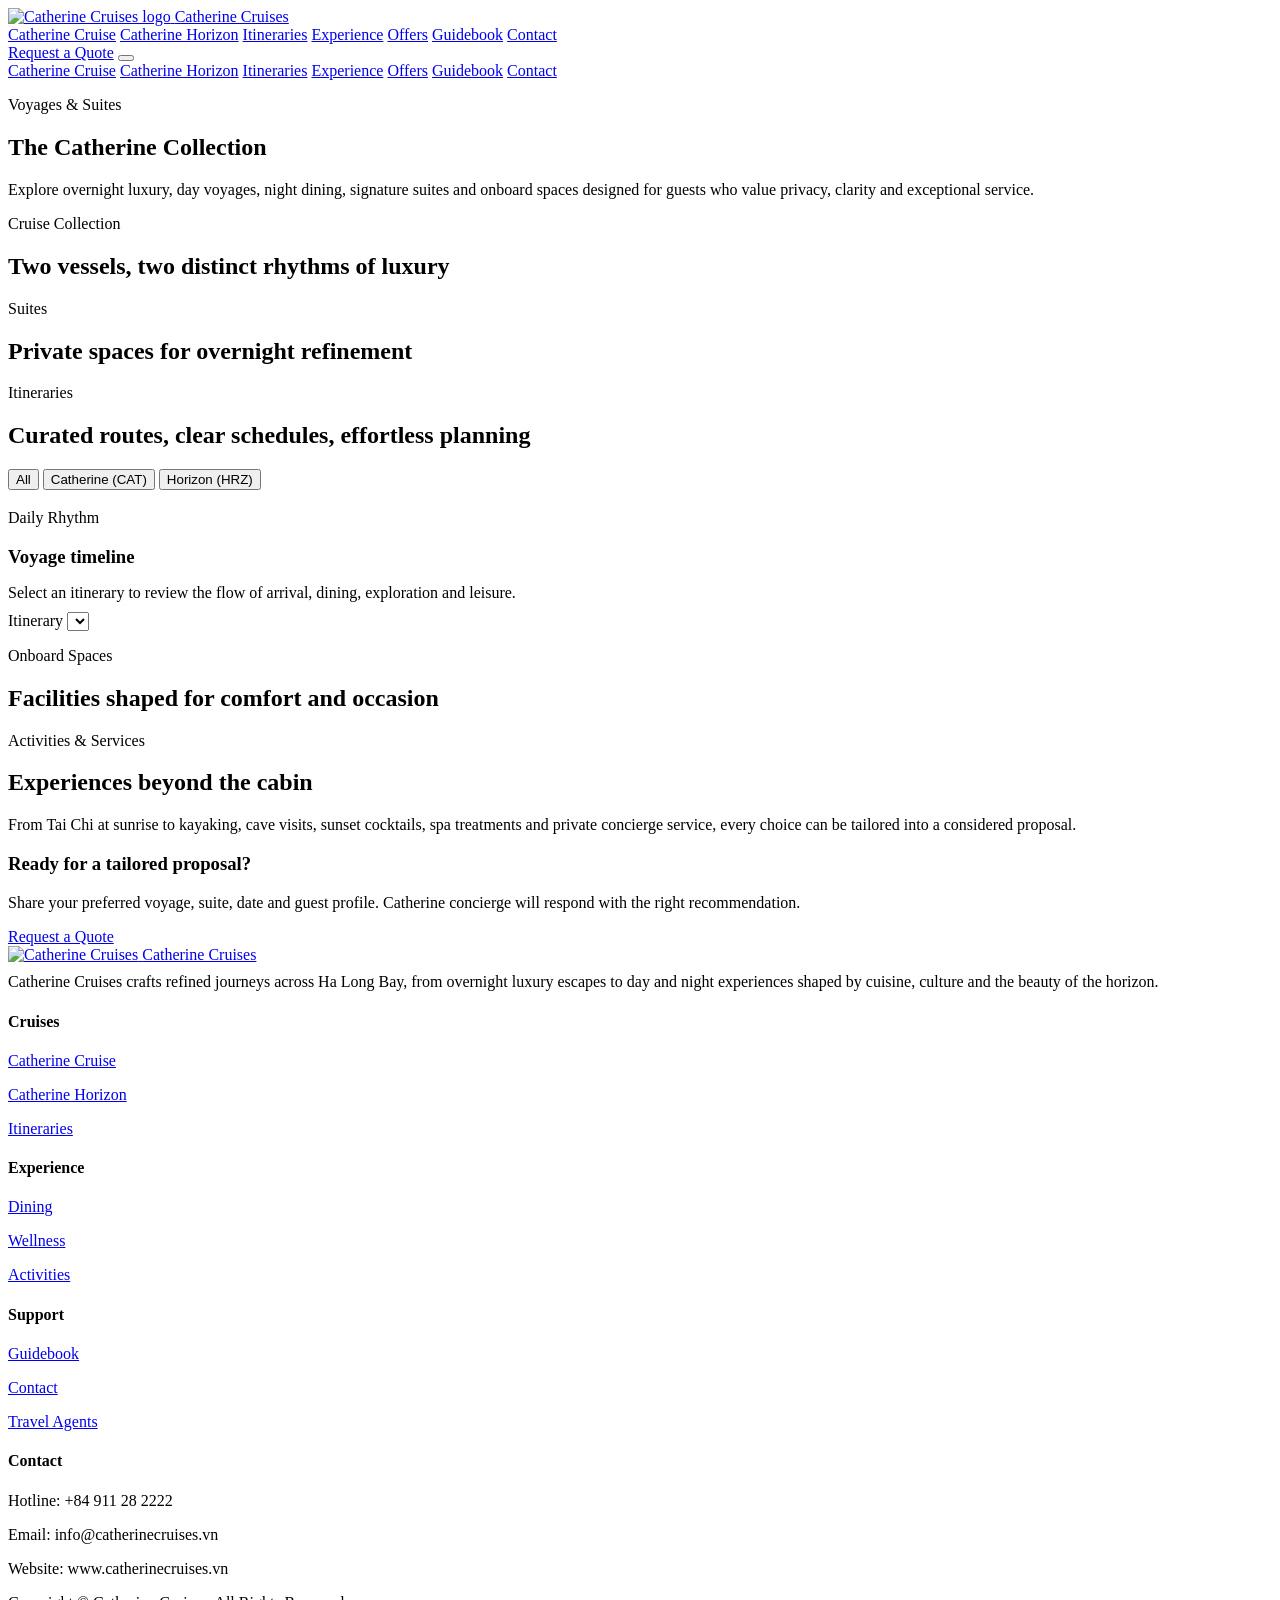
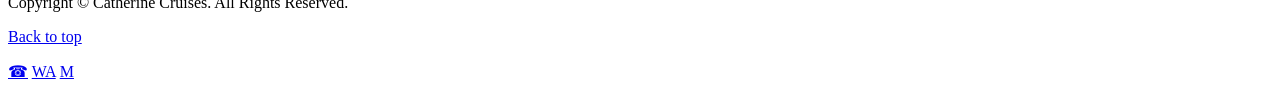
==== cruises.html @ 89ce5f67 "Add files via upload" ====
<!DOCTYPE html>
<html lang="en">
<head>
  <meta charset="UTF-8" />
  <meta name="viewport" content="width=device-width, initial-scale=1.0" />
  <title>Voyages & Suites | Catherine Cruises</title>
  <meta name="description" content="Explore Catherine Cruise and Catherine Horizon: voyages, suites, dining, wellness, onboard facilities and curated services in Ha Long Bay." />
  <link rel="preconnect" href="https://fonts.googleapis.com" />
  <link rel="preconnect" href="https://fonts.gstatic.com" crossorigin />
  <link href="https://fonts.googleapis.com/css2?family=Cormorant+Garamond:wght@500;600;700&family=Manrope:wght@400;500;600;700&display=swap" rel="stylesheet" />
  <link rel="stylesheet" href="assets/css/site.css" />
</head>
<body>
  <header class="site-header">
    <div class="container nav-wrap">
      <a class="brand" href="index.html">
        <img src="assets/images/logo.png" alt="Catherine Cruises logo" />
        <span>Catherine Cruises</span>
      </a>
      <nav class="nav-links" aria-label="Main navigation">
        <a href="index.html#catherine-cruise">Catherine Cruise</a>
        <a href="index.html#catherine-horizon">Catherine Horizon</a>
        <a href="index.html#itineraries">Itineraries</a>
        <a href="index.html#experience">Experience</a>
        <a href="index.html#offers">Offers</a>
        <a data-nav href="blog.html">Guidebook</a>
        <a data-nav href="inquiry.html">Contact</a>
      </nav>
      <a class="btn btn-outline header-cta" href="inquiry.html">Request a Quote</a>
      <button class="nav-toggle" aria-label="Open menu"><span></span></button>
    </div>
    <div class="mobile-menu container">
      <a href="index.html#catherine-cruise">Catherine Cruise</a>
      <a href="index.html#catherine-horizon">Catherine Horizon</a>
      <a href="index.html#itineraries">Itineraries</a>
      <a href="index.html#experience">Experience</a>
      <a href="index.html#offers">Offers</a>
      <a href="blog.html">Guidebook</a>
      <a href="inquiry.html">Contact</a>
    </div>
  </header>

  <main>
    <section class="page-hero" style="background:url('assets/images/hero-1.jpg') center/cover no-repeat;">
      <div class="container reveal">
        <p class="eyebrow">Voyages & Suites</p>
        <h1>The Catherine Collection</h1>
        <p>Explore overnight luxury, day voyages, night dining, signature suites and onboard spaces designed for guests who value privacy, clarity and exceptional service.</p>
      </div>
    </section>

    <section class="section">
      <div class="container">
        <p class="eyebrow">Cruise Collection</p>
        <h2 class="section-title">Two vessels, two distinct rhythms of luxury</h2>
        <div id="catalogCruises" class="grid two"></div>
      </div>
    </section>

    <section class="section section-soft">
      <div class="container">
        <p class="eyebrow">Suites</p>
        <h2 class="section-title">Private spaces for overnight refinement</h2>
        <div id="roomGrid" class="grid two"></div>
      </div>
    </section>

    <section class="section" id="itineraries">
      <div class="container">
        <p class="eyebrow">Itineraries</p>
        <h2 class="section-title">Curated routes, clear schedules, effortless planning</h2>
        <div id="itineraryFilter" class="pill-toggle" style="margin: 0.8rem 0 1rem;">
          <button class="active" data-cruise="">All</button>
          <button data-cruise="CAT">Catherine (CAT)</button>
          <button data-cruise="HRZ">Horizon (HRZ)</button>
        </div>
        <div id="itineraryCatalog" class="grid three"></div>

        <div class="timeline-wrap" style="margin-top:1.2rem;">
          <aside class="card">
            <div class="card-body">
              <p class="meta">Daily Rhythm</p>
              <h3 style="margin-bottom:.45rem;">Voyage timeline</h3>
              <p style="color:var(--muted);margin-bottom:.6rem;">Select an itinerary to review the flow of arrival, dining, exploration and leisure.</p>
              <div class="field">
                <label for="schedulePicker">Itinerary</label>
                <select id="schedulePicker"></select>
              </div>
            </div>
          </aside>
          <div id="scheduleList" class="schedule-list"></div>
        </div>
      </div>
    </section>

    <section class="section section-soft" id="facilities">
      <div class="container">
        <p class="eyebrow">Onboard Spaces</p>
        <h2 class="section-title">Facilities shaped for comfort and occasion</h2>
        <div id="facilityGrid" class="grid three"></div>
      </div>
    </section>

    <section class="section dark-band">
      <div class="container">
        <p class="eyebrow">Activities & Services</p>
        <h2 class="section-title">Experiences beyond the cabin</h2>
        <p class="section-copy">From Tai Chi at sunrise to kayaking, cave visits, sunset cocktails, spa treatments and private concierge service, every choice can be tailored into a considered proposal.</p>
        <div id="serviceGrid" class="grid three" style="margin-top:1rem;"></div>
      </div>
    </section>

    <section class="section" style="padding-top:0;">
      <div class="container">
        <div class="newsletter reveal">
          <div>
            <h3>Ready for a tailored proposal?</h3>
            <p>Share your preferred voyage, suite, date and guest profile. Catherine concierge will respond with the right recommendation.</p>
          </div>
          <div>
            <a class="btn btn-gold" href="inquiry.html">Request a Quote</a>
          </div>
        </div>
      </div>
    </section>
  </main>

  <footer class="site-footer">
    <div class="container footer-grid blueprint-footer">
      <div>
        <a class="brand" href="index.html">
          <img src="assets/images/logo.png" alt="Catherine Cruises" />
          <span>Catherine Cruises</span>
        </a>
        <p style="margin-top:.6rem;">Catherine Cruises crafts refined journeys across Ha Long Bay, from overnight luxury escapes to day and night experiences shaped by cuisine, culture and the beauty of the horizon.</p>
      </div>
      <div>
        <h4>Cruises</h4>
        <p><a href="index.html#catherine-cruise">Catherine Cruise</a></p>
        <p><a href="index.html#catherine-horizon">Catherine Horizon</a></p>
        <p><a href="index.html#itineraries">Itineraries</a></p>
      </div>
      <div>
        <h4>Experience</h4>
        <p><a href="index.html#experience">Dining</a></p>
        <p><a href="index.html#experience">Wellness</a></p>
        <p><a href="index.html#experience">Activities</a></p>
      </div>
      <div>
        <h4>Support</h4>
        <p><a href="blog.html">Guidebook</a></p>
        <p><a href="inquiry.html">Contact</a></p>
        <p><a href="inquiry.html">Travel Agents</a></p>
      </div>
      <div>
        <h4>Contact</h4>
        <p>Hotline: +84 911 28 2222</p>
        <p>Email: info@catherinecruises.vn</p>
        <p>Website: www.catherinecruises.vn</p>
      </div>
    </div>
    <div class="container footer-bottom">
      <p>Copyright <span data-year></span> © Catherine Cruises. All Rights Reserved.</p>
      <p><a href="index.html">Back to top</a></p>
    </div>
  </footer>

  <div class="floating-contact">
    <a class="call" href="tel:+84911282222" aria-label="Call">☎</a>
    <a class="wa" href="https://wa.me/84911282222" target="_blank" rel="noopener" aria-label="WhatsApp">WA</a>
    <a class="ms" href="https://www.facebook.com/catherinecruises" target="_blank" rel="noopener" aria-label="Messenger">M</a>
  </div>

  <script src="assets/js/data.js"></script>
  <script src="assets/js/common.js"></script>
  <script src="assets/js/cruises.js"></script>
</body>
</html>
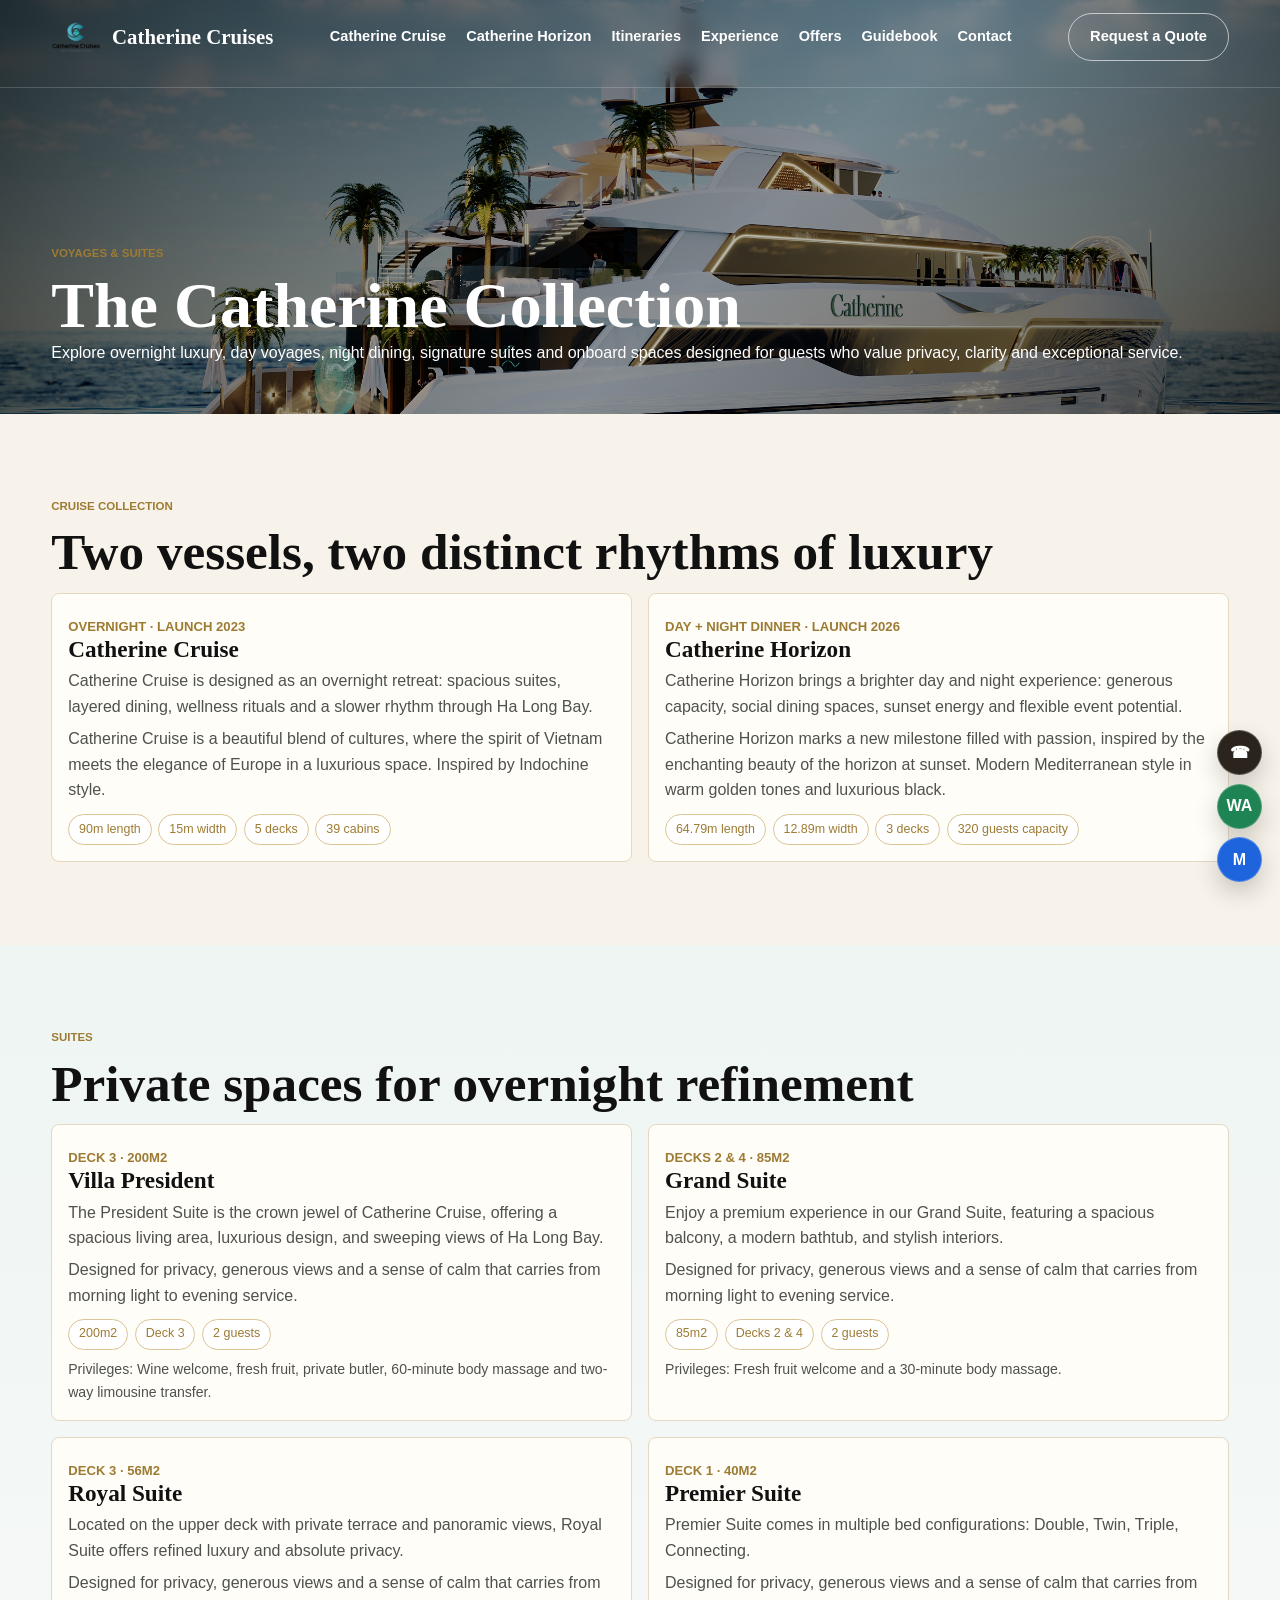
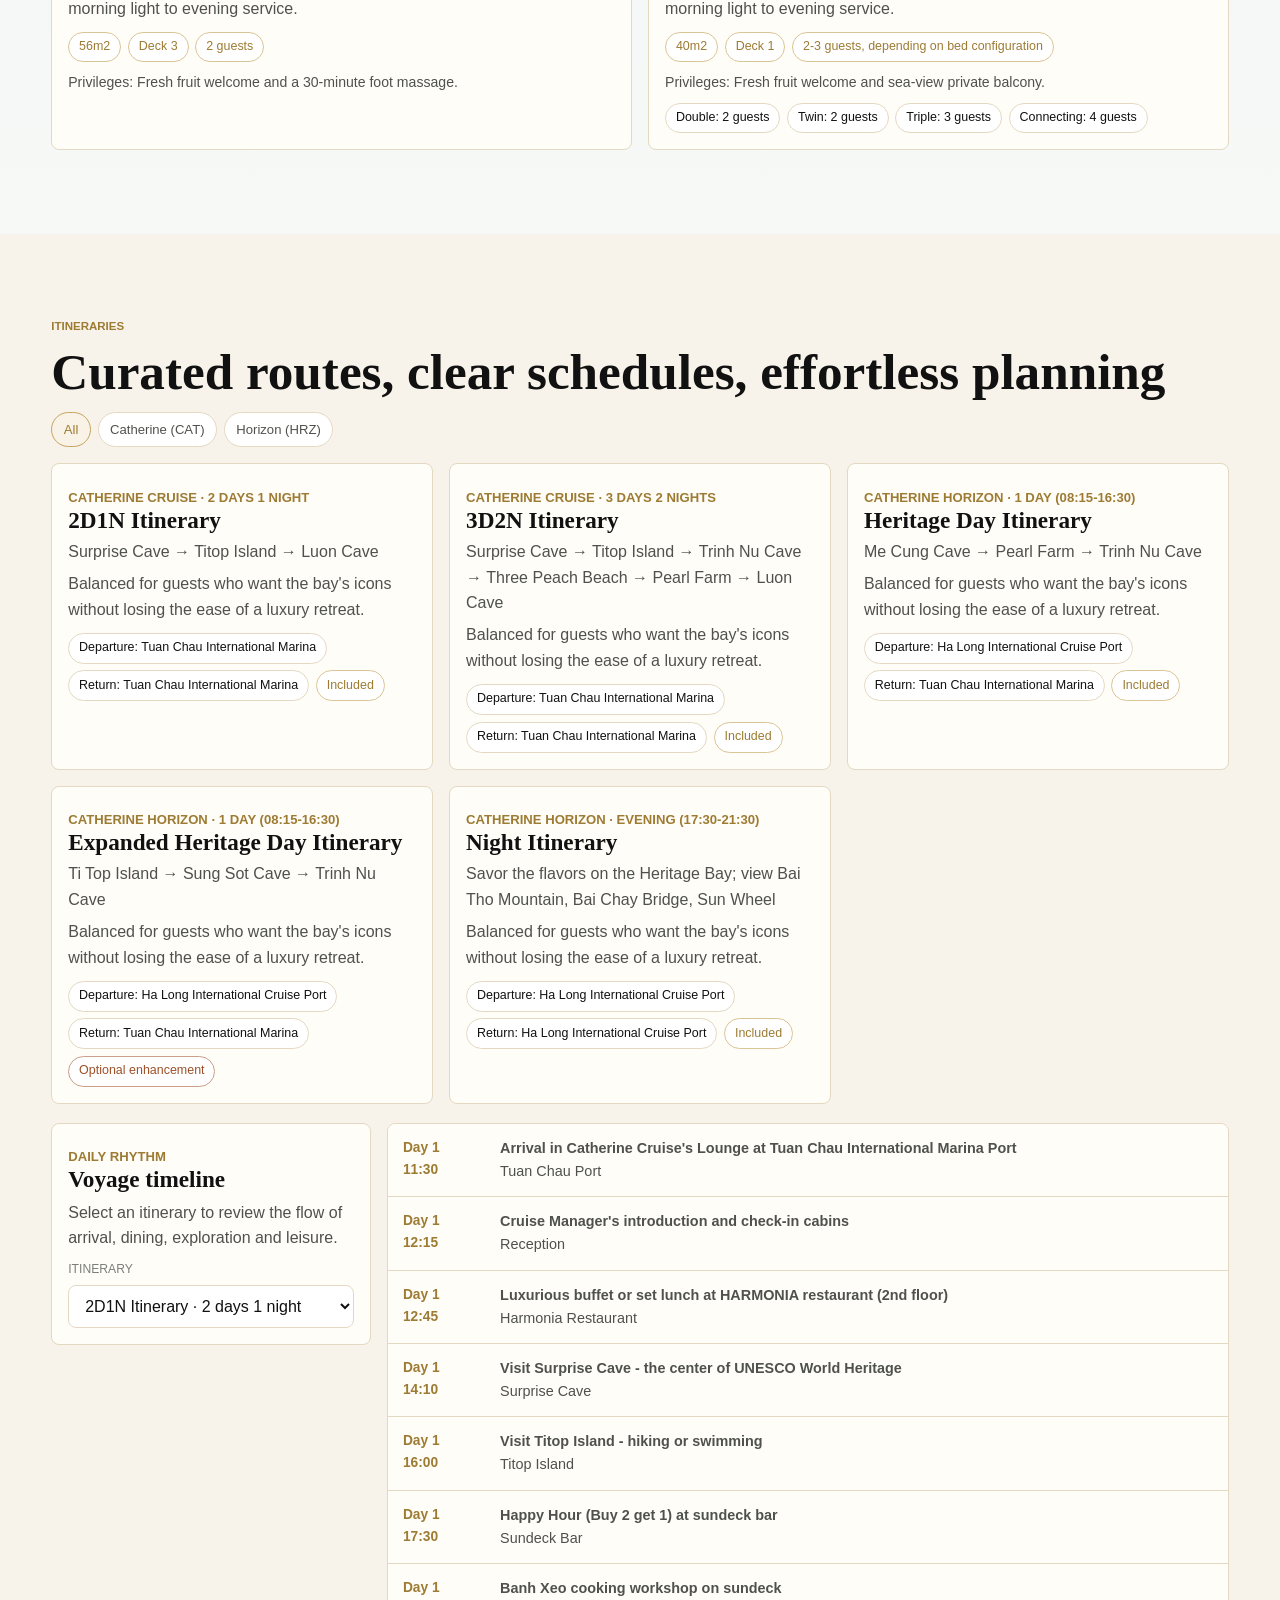
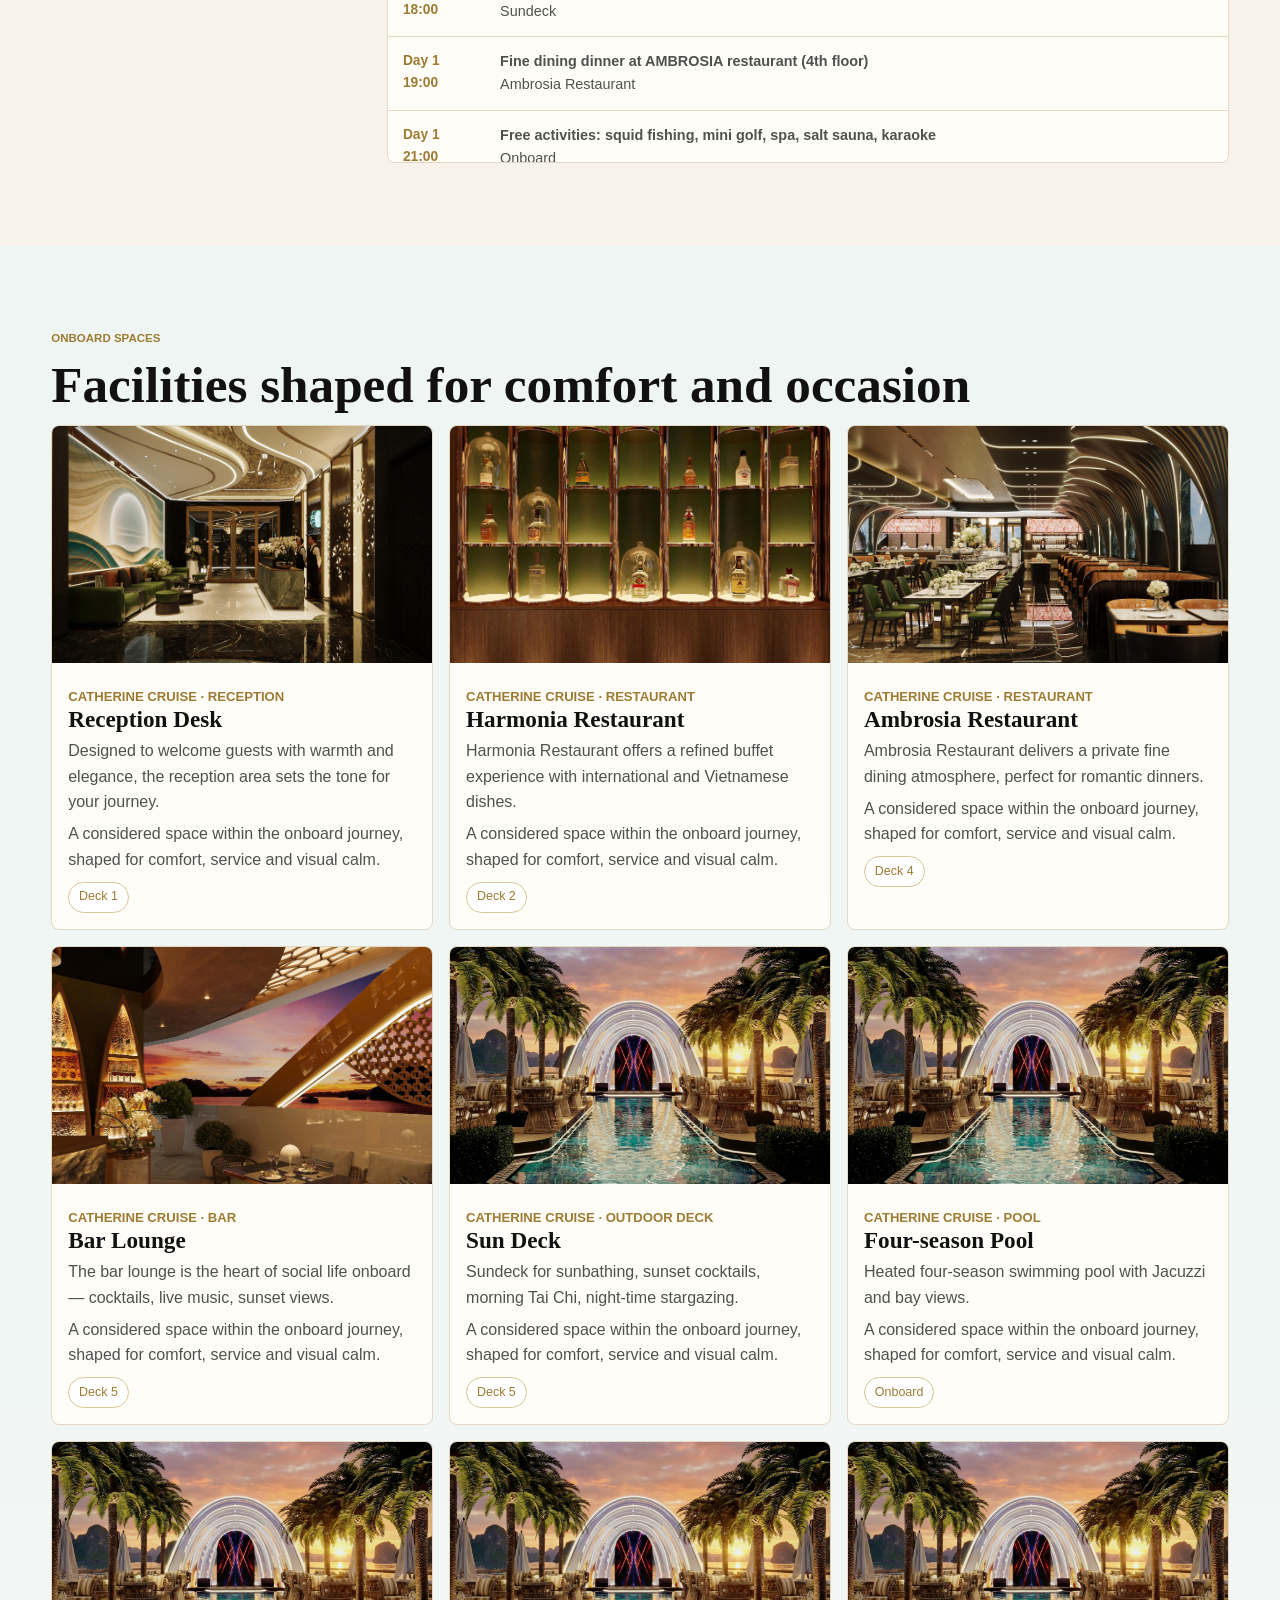
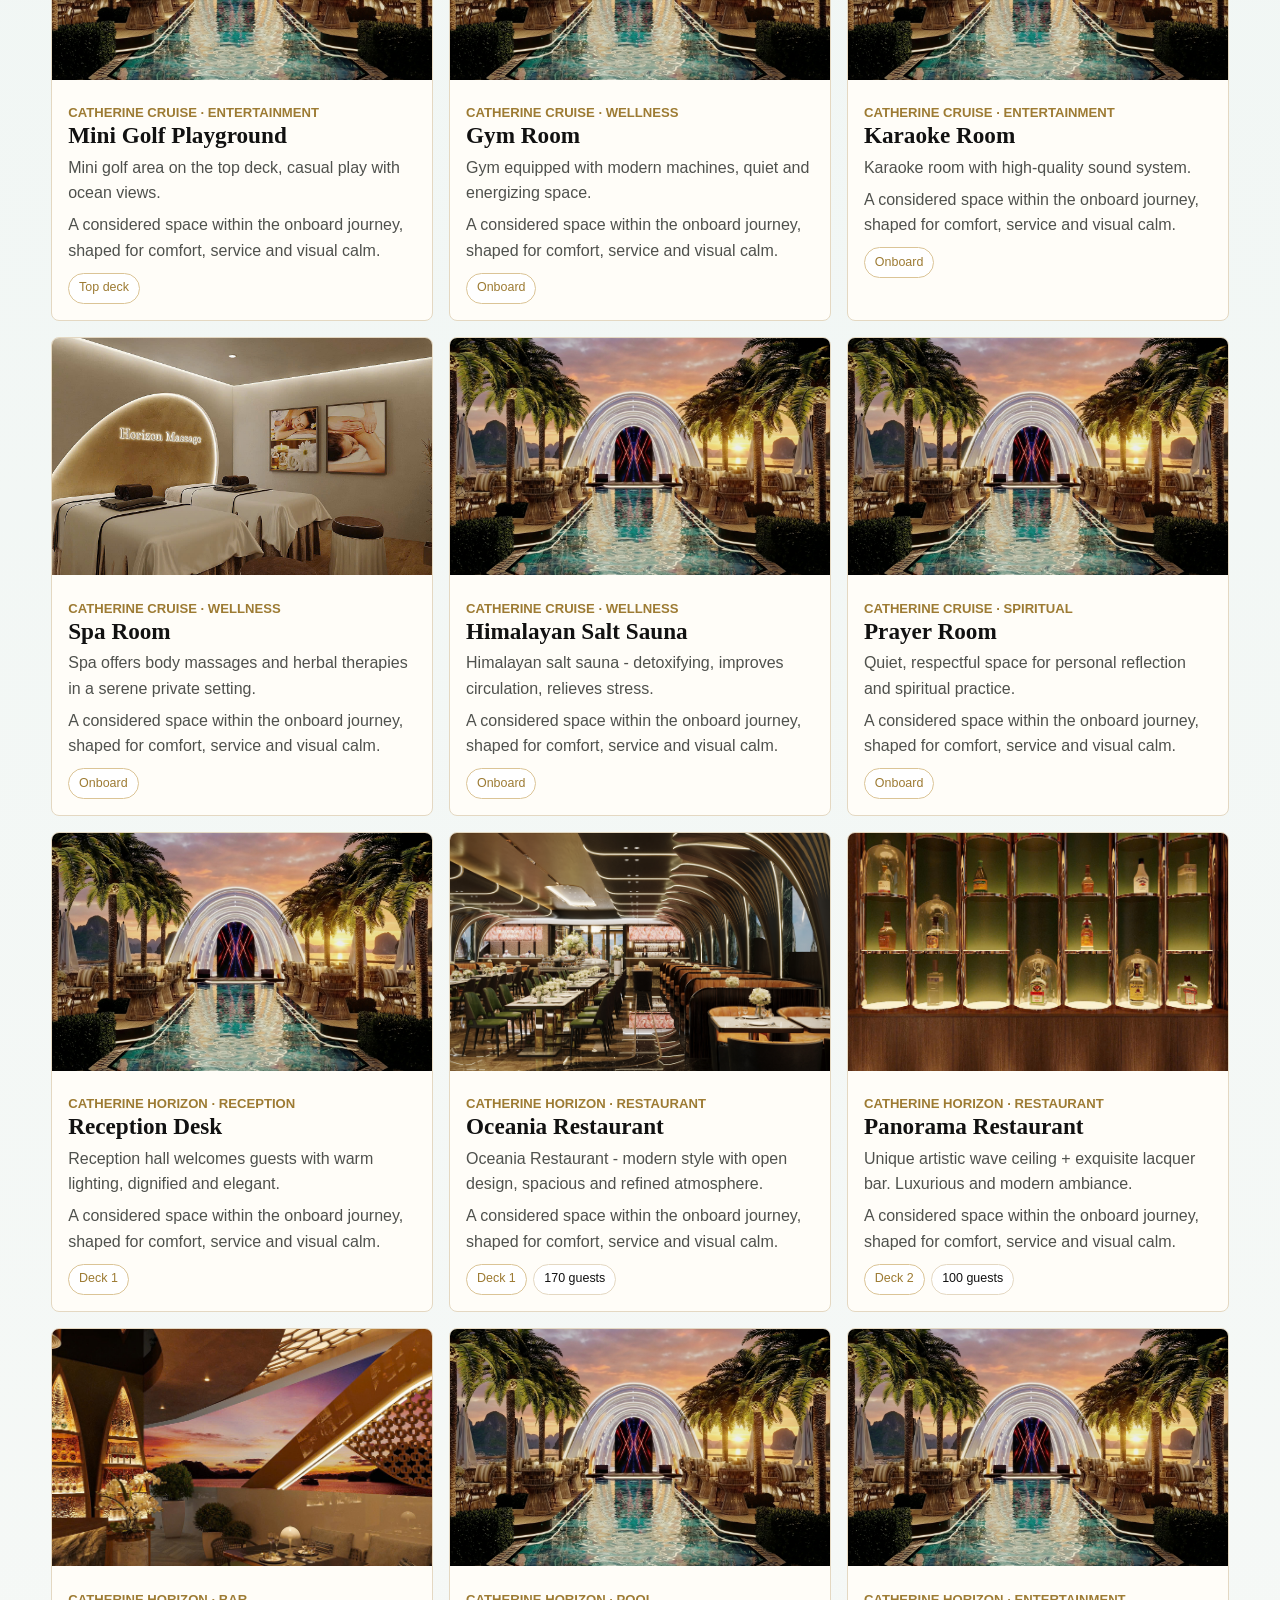
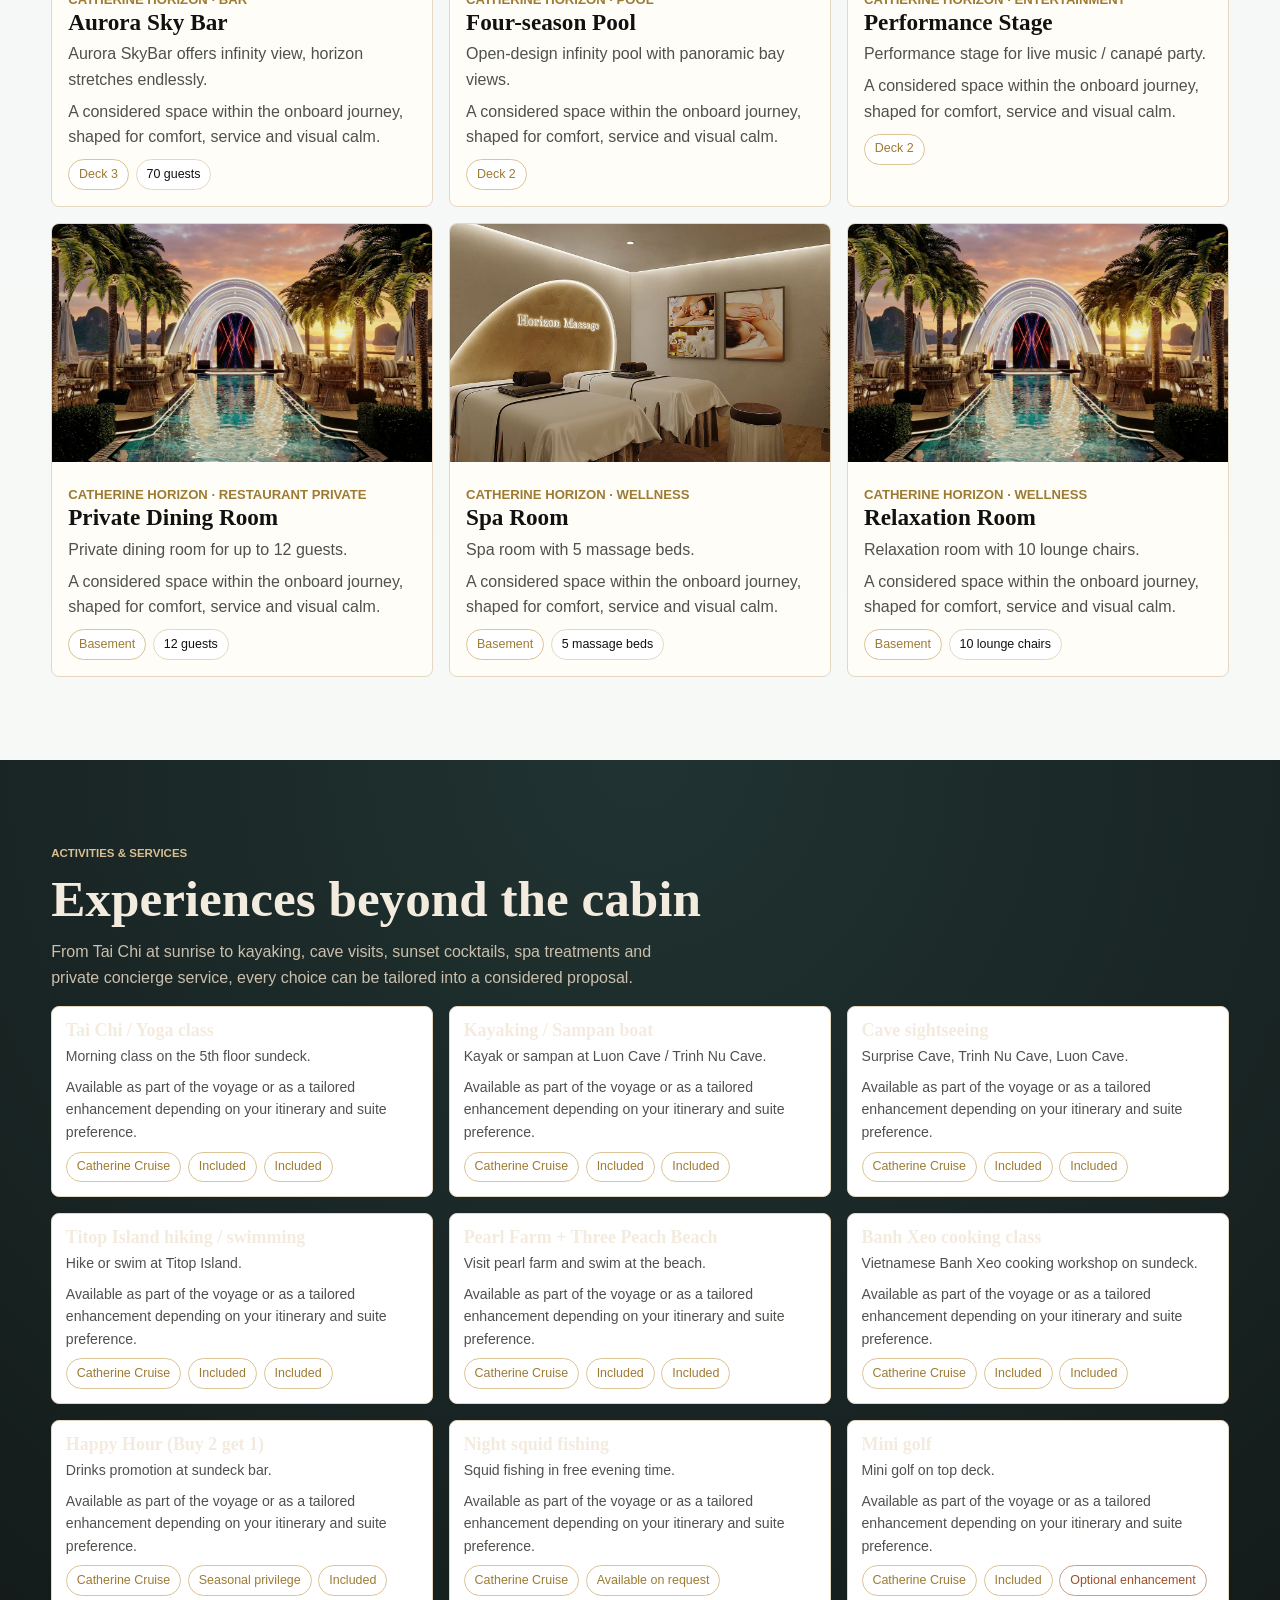
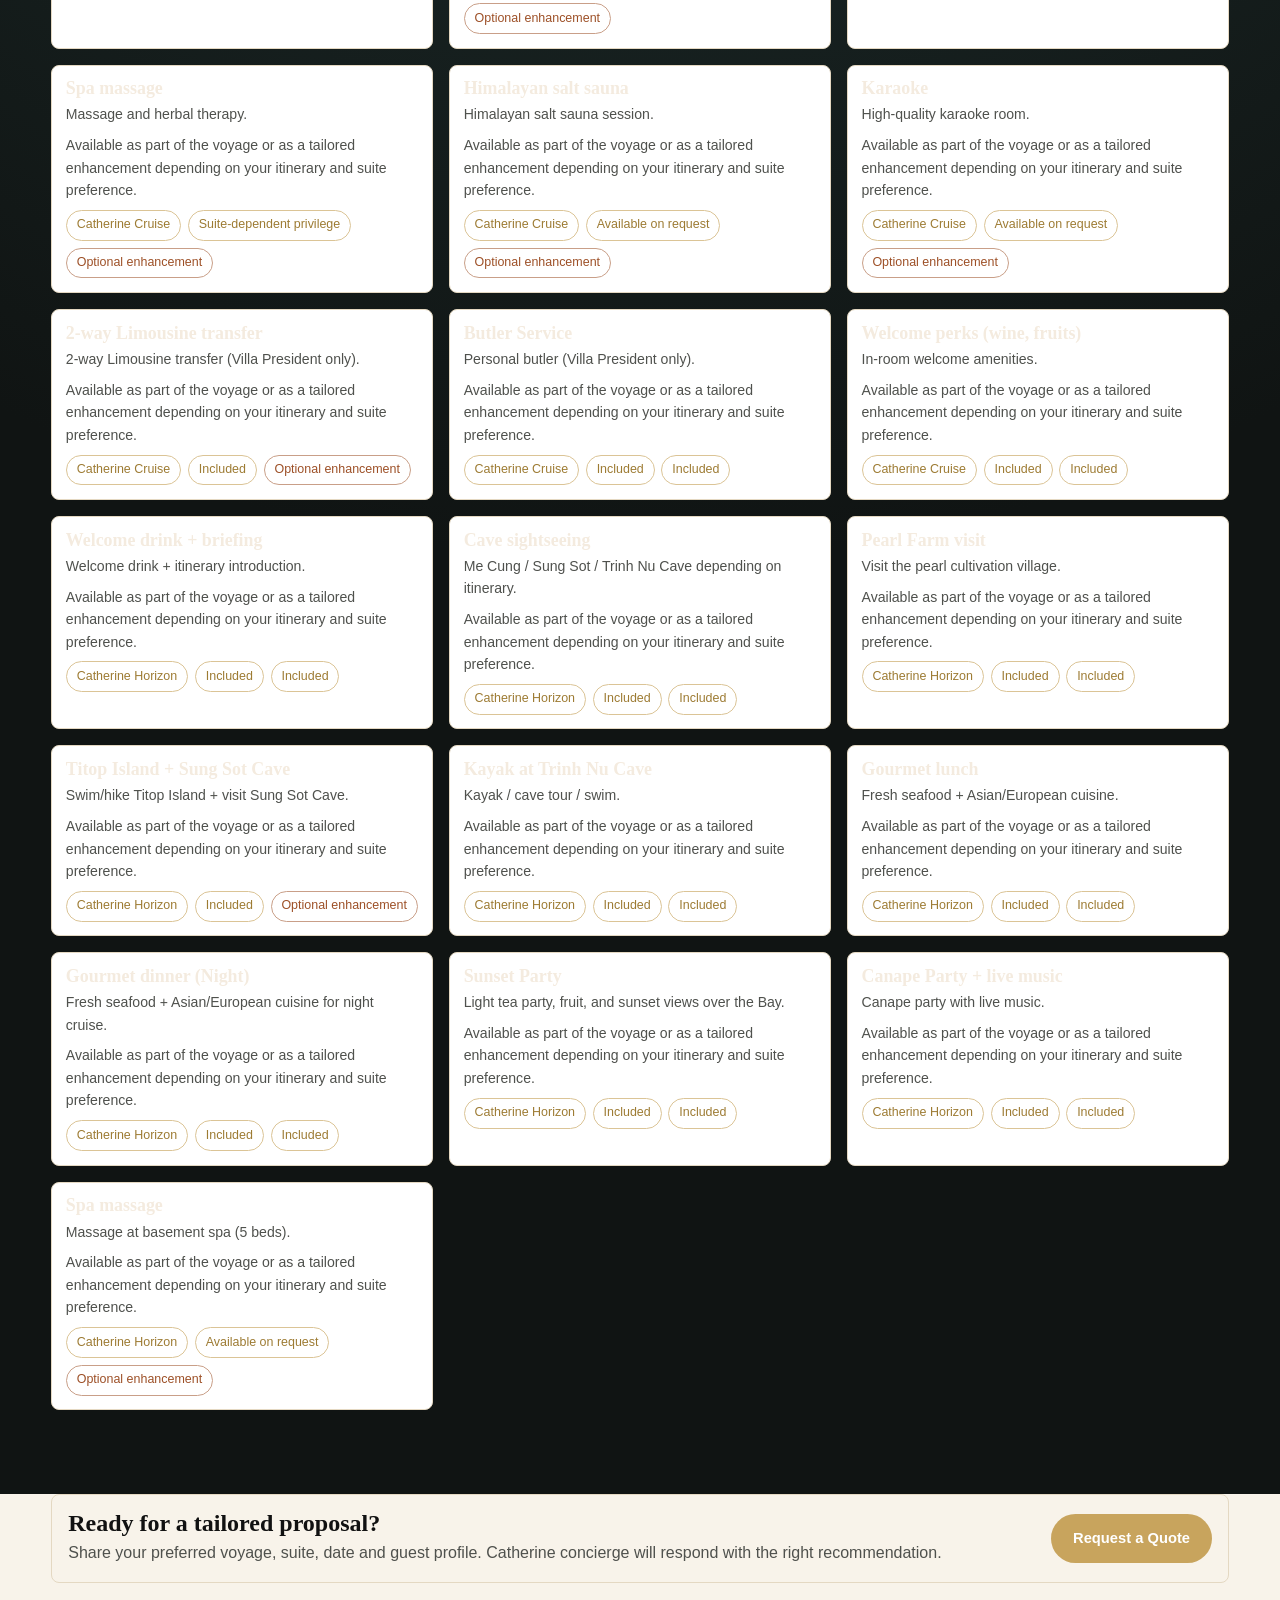
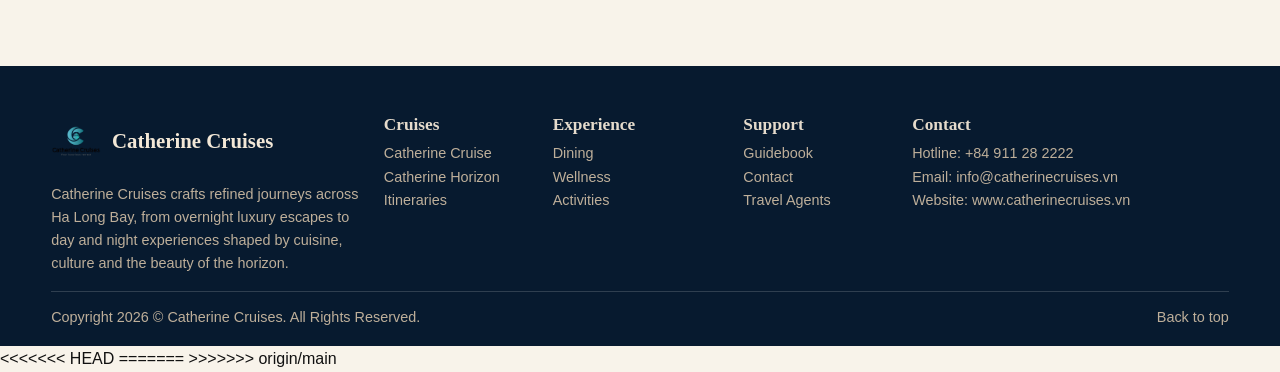
==== commit 1419ef3b: "Add website assets and update pages" ====
--- a/cruises.html
+++ b/cruises.html
@@ -175,4 +175,8 @@
   <script src="assets/js/common.js"></script>
   <script src="assets/js/cruises.js"></script>
 </body>
+<<<<<<< HEAD
+</html>
+=======
 </html>
+>>>>>>> origin/main
--- a/assets/css/site.css
+++ b/assets/css/site.css
@@ -0,0 +1,2665 @@
+:root {
+  --bg: #f5f7f6;
+  --bg-soft: #e9f0ef;
+  --surface: #ffffff;
+  --surface-2: #f7faf8;
+  --ink: #171918;
+  --muted: #4f5a58;
+  --muted-2: #77827f;
+  --gold: #b59b62;
+  --gold-strong: #8c7445;
+  --teal: #239cac;
+  --line: #dbe3df;
+  --dark: #101413;
+  --dark-soft: #18201f;
+  --ok: #1f7a51;
+  --warn: #9d5027;
+}
+
+/* Blueprint rebuild: luxury cruise funnel */
+:root {
+  --bg: #f8f3ea;
+  --bg-soft: #e9ddc7;
+  --surface: #fffdf8;
+  --surface-2: #f8f3ea;
+  --ink: #111111;
+  --muted: #4f514d;
+  --muted-2: #7c7f79;
+  --gold: #c8a45d;
+  --gold-strong: #9d7b33;
+  --teal: #1e6f68;
+  --line: #e4d8c2;
+  --dark: #071a2f;
+  --dark-soft: #0d2742;
+  --ok: #1f7a51;
+  --warn: #9d5027;
+}
+
+body {
+  background: var(--bg);
+}
+
+.site-header {
+  min-height: 88px;
+  background: transparent;
+  border-bottom: 1px solid rgba(255, 255, 255, 0.18);
+  box-shadow: none;
+  transition: background-color 0.25s ease, border-color 0.25s ease, box-shadow 0.25s ease;
+}
+
+.site-header.is-scrolled {
+  background: rgba(7, 26, 47, 0.94);
+  border-bottom-color: rgba(255, 255, 255, 0.12);
+  box-shadow: 0 16px 40px rgba(7, 26, 47, 0.18);
+}
+
+.site-header .brand span,
+.site-header .nav-links a,
+.site-header .header-cta {
+  color: #fff;
+}
+
+.site-header .header-cta {
+  border-color: rgba(255, 255, 255, 0.62);
+}
+
+.site-header.is-scrolled .nav-links a:hover,
+.site-header.is-scrolled .nav-links a.active {
+  color: var(--gold);
+}
+
+.mobile-menu {
+  background: rgba(7, 26, 47, 0.97);
+}
+
+.mobile-menu a {
+  color: #f8f3ea;
+  border-bottom-color: rgba(255, 255, 255, 0.1);
+}
+
+.blueprint-hero {
+  height: 98vh;
+  min-height: 720px;
+}
+
+.blueprint-hero .hero-overlay {
+  background: linear-gradient(105deg, rgba(7, 26, 47, 0.76), rgba(7, 26, 47, 0.2) 54%, rgba(0, 0, 0, 0.55));
+}
+
+.blueprint-hero .hero-content {
+  padding-bottom: 8.5rem;
+  max-width: 720px;
+}
+
+.blueprint-hero h1 {
+  font-size: 5.6rem;
+  max-width: 820px;
+}
+
+.blueprint-hero p:not(.eyebrow) {
+  font-size: 1.06rem;
+  line-height: 1.72;
+}
+
+.blueprint-booking {
+  margin-top: -4.7rem;
+}
+
+.blueprint-booking .booking-grid {
+  grid-template-columns: 1.1fr 1.45fr 1fr 0.7fr 1fr auto;
+  align-items: end;
+  background: rgba(255, 253, 248, 0.98);
+  border-color: rgba(200, 164, 93, 0.34);
+  box-shadow: 0 28px 70px rgba(7, 26, 47, 0.18);
+}
+
+.blueprint-booking .btn {
+  min-height: 46px;
+  white-space: nowrap;
+}
+
+.section-kicker {
+  max-width: 820px;
+  margin-bottom: 1.45rem;
+}
+
+.blueprint-cruise-grid {
+  display: grid;
+  grid-template-columns: repeat(2, minmax(0, 1fr));
+  gap: 1rem;
+}
+
+.blueprint-cruise-card {
+  border: 1px solid var(--line);
+  border-radius: 8px;
+  overflow: hidden;
+  background: var(--surface);
+  box-shadow: 0 22px 54px rgba(7, 26, 47, 0.08);
+  scroll-margin-top: 110px;
+}
+
+.cruise-card-image {
+  position: relative;
+  min-height: 380px;
+  overflow: hidden;
+}
+
+.cruise-card-image img {
+  width: 100%;
+  height: 100%;
+  position: absolute;
+  inset: 0;
+  object-fit: cover;
+  transition: transform 0.9s ease;
+}
+
+.cruise-card-image::after {
+  content: "";
+  position: absolute;
+  inset: 0;
+  background: linear-gradient(180deg, rgba(0, 0, 0, 0.06), rgba(7, 26, 47, 0.5));
+}
+
+.cruise-card-image span {
+  position: absolute;
+  left: 1rem;
+  bottom: 1rem;
+  z-index: 1;
+  color: #fff;
+  background: rgba(7, 26, 47, 0.72);
+  border: 1px solid rgba(255, 255, 255, 0.22);
+  border-radius: 999px;
+  padding: 0.38rem 0.74rem;
+  font-size: 0.78rem;
+  font-weight: 800;
+  text-transform: uppercase;
+}
+
+.blueprint-cruise-card:hover .cruise-card-image img {
+  transform: scale(1.045);
+}
+
+.cruise-card-body {
+  padding: 1.2rem;
+}
+
+.cruise-card-body h3 {
+  font-size: 2.15rem;
+}
+
+.quote-line,
+.suite-privileges {
+  color: var(--gold-strong);
+  font-weight: 800;
+  margin-top: 0.74rem;
+}
+
+.card-actions {
+  display: flex;
+  flex-wrap: wrap;
+  gap: 0.58rem;
+  margin-top: 0.95rem;
+}
+
+.story-split {
+  display: grid;
+  grid-template-columns: minmax(0, 1.08fr) minmax(360px, 0.92fr);
+  align-items: stretch;
+  padding: 0;
+}
+
+.story-image img {
+  width: 100%;
+  height: 100%;
+  min-height: 640px;
+  object-fit: cover;
+}
+
+.story-copy {
+  padding: 6.5rem min(7vw, 6rem);
+  align-self: center;
+}
+
+.story-copy h2 {
+  font-size: 4.4rem;
+}
+
+.story-copy p:not(.eyebrow) {
+  color: var(--muted);
+  font-size: 1.04rem;
+  line-height: 1.8;
+  margin-top: 1rem;
+}
+
+.story-actions {
+  display: flex;
+  flex-wrap: wrap;
+  gap: 0.7rem;
+  margin-top: 1.4rem;
+}
+
+.itinerary-card .card-body {
+  min-height: 330px;
+  display: flex;
+  flex-direction: column;
+}
+
+.itinerary-card .card-actions {
+  margin-top: auto;
+}
+
+.blueprint-tabs {
+  margin: 1rem 0 1.2rem;
+}
+
+.blueprint-experience {
+  background:
+    radial-gradient(circle at 80% 0%, rgba(30, 111, 104, 0.36), transparent 32%),
+    linear-gradient(135deg, #071a2f, #0b1320 58%, #111111);
+}
+
+.experience-grid {
+  display: grid;
+  grid-template-columns: repeat(6, 1fr);
+  gap: 0.7rem;
+  margin-top: 1.2rem;
+}
+
+.experience-card {
+  min-height: 280px;
+  border-radius: 8px;
+  position: relative;
+  overflow: hidden;
+  background-position: center;
+  background-size: cover;
+}
+
+.experience-card::after {
+  content: "";
+  position: absolute;
+  inset: 0;
+  background: linear-gradient(180deg, rgba(0, 0, 0, 0.04), rgba(0, 0, 0, 0.72));
+}
+
+.experience-card span {
+  position: absolute;
+  z-index: 1;
+  left: 0.9rem;
+  right: 0.9rem;
+  bottom: 0.9rem;
+  color: #fff;
+  font-family: "Cormorant Garamond", serif;
+  font-size: 1.45rem;
+  line-height: 1.04;
+}
+
+.suite-card .card-media {
+  aspect-ratio: 4 / 3;
+}
+
+.proof-layer {
+  background: var(--dark);
+  color: #fff;
+}
+
+.proof-layer .kpi-card {
+  background: rgba(255, 255, 255, 0.06);
+  border-color: rgba(255, 255, 255, 0.14);
+}
+
+.proof-layer .kpi-card strong {
+  color: var(--gold);
+}
+
+.proof-layer .kpi-card span {
+  color: rgba(255, 255, 255, 0.76);
+}
+
+.offer-grid {
+  display: grid;
+  grid-template-columns: repeat(5, 1fr);
+  gap: 0.75rem;
+}
+
+.offer-card {
+  min-height: 260px;
+  border: 1px solid var(--line);
+  border-radius: 8px;
+  padding: 1rem;
+  background:
+    linear-gradient(180deg, rgba(255, 253, 248, 0.92), rgba(255, 253, 248, 0.98)),
+    radial-gradient(circle at top right, rgba(200, 164, 93, 0.22), transparent 46%);
+  display: flex;
+  flex-direction: column;
+}
+
+.offer-card p {
+  color: var(--gold-strong);
+  text-transform: uppercase;
+  font-size: 0.76rem;
+  font-weight: 800;
+}
+
+.offer-card h3 {
+  font-size: 1.55rem;
+  margin-top: 0.42rem;
+}
+
+.offer-card a {
+  margin-top: auto;
+  color: var(--teal);
+  font-weight: 800;
+  text-decoration: none;
+}
+
+.guidebook-grid {
+  display: grid;
+  grid-template-columns: repeat(3, 1fr);
+  gap: 1rem;
+}
+
+.guide-card {
+  display: block;
+  border-radius: 8px;
+  overflow: hidden;
+  background: #fff;
+  border: 1px solid var(--line);
+  text-decoration: none;
+}
+
+.guide-card img {
+  width: 100%;
+  aspect-ratio: 3 / 2;
+  object-fit: cover;
+}
+
+.guide-card span {
+  display: block;
+  padding: 1rem;
+  font-family: "Cormorant Garamond", serif;
+  font-size: 1.55rem;
+  line-height: 1.08;
+}
+
+.inquiry-cta {
+  padding-top: 2.4rem;
+}
+
+.blueprint-footer {
+  grid-template-columns: 1.45fr 0.7fr 0.8fr 0.7fr 1.45fr;
+}
+
+.site-footer {
+  background: #071a2f;
+}
+
+@media (max-width: 1180px) {
+  .nav-links {
+    gap: 0.82rem;
+  }
+
+  .nav-links a {
+    font-size: 0.82rem;
+  }
+
+  .blueprint-booking .booking-grid {
+    grid-template-columns: 1fr 1fr 1fr;
+  }
+
+  .blueprint-booking .btn {
+    grid-column: span 3;
+  }
+
+  .experience-grid,
+  .offer-grid {
+    grid-template-columns: repeat(3, 1fr);
+  }
+
+  .blueprint-footer {
+    grid-template-columns: 1fr 1fr;
+  }
+
+  .itinerary-story-grid {
+    grid-template-columns: repeat(2, 1fr);
+  }
+}
+
+@media (max-width: 860px) {
+  .site-header {
+    min-height: 74px;
+    background: rgba(248, 243, 234, 0.92);
+    border-bottom-color: var(--line);
+  }
+
+  .site-header .brand span {
+    color: var(--ink);
+  }
+
+  .site-header .nav-toggle {
+    border-color: transparent;
+  }
+
+  .blueprint-hero {
+    height: 88vh;
+    min-height: 640px;
+  }
+
+  .blueprint-hero .hero-content {
+    padding-bottom: 4.8rem;
+  }
+
+  .blueprint-hero h1 {
+    font-size: 3.6rem;
+  }
+
+  .blueprint-booking {
+    margin-top: 0;
+    background: var(--dark);
+    padding: 1rem 0;
+  }
+
+  .blueprint-booking .booking-grid {
+    grid-template-columns: 1fr;
+  }
+
+  .blueprint-booking .btn {
+    grid-column: auto;
+  }
+
+  .blueprint-cruise-grid,
+  .story-split,
+  .guidebook-grid {
+    grid-template-columns: 1fr;
+  }
+
+  .story-image img {
+    min-height: 420px;
+  }
+
+  .story-copy {
+    padding: 4rem 5vw;
+  }
+
+  .story-copy h2 {
+    font-size: 3rem;
+  }
+
+  .experience-grid,
+  .offer-grid {
+    grid-template-columns: 1fr;
+  }
+
+  .experience-card {
+    min-height: 230px;
+  }
+
+  .blueprint-footer {
+    grid-template-columns: 1fr;
+  }
+}
+
+@media (max-width: 520px) {
+  .blueprint-hero h1 {
+    font-size: 3rem;
+  }
+
+  .blueprint-hero p:not(.eyebrow) {
+    font-size: 0.98rem;
+  }
+
+  .cruise-card-image {
+    min-height: 300px;
+  }
+
+  .cruise-card-body h3,
+  .guide-card span {
+    font-size: 1.7rem;
+  }
+
+  .card-actions .btn {
+    width: 100%;
+  }
+}
+
+* {
+  box-sizing: border-box;
+}
+
+html {
+  scroll-behavior: smooth;
+}
+
+body {
+  margin: 0;
+  font-family: "Manrope", sans-serif;
+  color: var(--ink);
+  background: radial-gradient(circle at right top, #fff 0, var(--bg) 48%, #e4ebe8 100%);
+  line-height: 1.6;
+}
+
+img {
+  max-width: 100%;
+  display: block;
+}
+
+a {
+  color: inherit;
+}
+
+h1,
+h2,
+h3,
+h4,
+h5 {
+  margin: 0;
+  font-family: "Cormorant Garamond", serif;
+  letter-spacing: 0;
+  line-height: 1.08;
+}
+
+p {
+  margin: 0;
+}
+
+.container {
+  width: min(1180px, 92vw);
+  margin: 0 auto;
+}
+
+.eyebrow {
+  text-transform: uppercase;
+  letter-spacing: 0;
+  font-size: 0.72rem;
+  color: var(--gold-strong);
+  margin-bottom: 0.55rem;
+  font-weight: 700;
+}
+
+.section-title {
+  font-size: 3.2rem;
+  margin-bottom: 0.8rem;
+}
+
+.section-copy {
+  max-width: 72ch;
+  color: var(--muted);
+}
+
+.btn {
+  display: inline-flex;
+  align-items: center;
+  justify-content: center;
+  gap: 0.5rem;
+  border-radius: 999px;
+  border: 1px solid transparent;
+  padding: 0.72rem 1.3rem;
+  font-size: 0.92rem;
+  text-decoration: none;
+  font-weight: 700;
+  cursor: pointer;
+  transition: transform 0.25s ease, background-color 0.25s ease, border-color 0.25s ease, color 0.25s ease;
+}
+
+.btn:hover {
+  transform: translateY(-1px);
+}
+
+.btn-gold {
+  background: var(--gold);
+  color: #fff;
+}
+
+.btn-gold:hover {
+  background: var(--gold-strong);
+}
+
+.btn-outline {
+  border-color: var(--ink);
+  color: var(--ink);
+  background: transparent;
+}
+
+.btn-light {
+  border-color: rgba(255, 255, 255, 0.46);
+  color: #fff;
+  background: rgba(255, 255, 255, 0.05);
+}
+
+.site-header {
+  position: fixed;
+  inset: 0 0 auto 0;
+  z-index: 50;
+  border-bottom: 1px solid color-mix(in srgb, var(--line) 60%, transparent);
+  backdrop-filter: blur(10px);
+  background: color-mix(in srgb, var(--surface) 82%, transparent);
+}
+
+.nav-wrap {
+  min-height: 74px;
+  display: flex;
+  align-items: center;
+  justify-content: space-between;
+  gap: 1rem;
+}
+
+.brand {
+  display: inline-flex;
+  align-items: center;
+  gap: 0.68rem;
+  text-decoration: none;
+}
+
+.brand img {
+  width: 50px;
+  height: 50px;
+  object-fit: contain;
+}
+
+.brand span {
+  font-family: "Cormorant Garamond", serif;
+  font-size: 1.3rem;
+  font-weight: 700;
+}
+
+.nav-links {
+  display: flex;
+  align-items: center;
+  gap: 1.25rem;
+}
+
+.nav-links a {
+  text-decoration: none;
+  font-weight: 600;
+  font-size: 0.91rem;
+  color: var(--muted);
+}
+
+.nav-links a:hover,
+.nav-links a.active {
+  color: var(--ink);
+}
+
+.nav-toggle {
+  width: 42px;
+  height: 42px;
+  border-radius: 10px;
+  border: 1px solid var(--line);
+  display: none;
+  place-items: center;
+  background: #fff;
+  cursor: pointer;
+}
+
+.nav-toggle span,
+.nav-toggle::before,
+.nav-toggle::after {
+  content: "";
+  width: 18px;
+  height: 2px;
+  background: var(--ink);
+  display: block;
+  transition: 0.25s ease;
+}
+
+.nav-toggle::before,
+.nav-toggle::after {
+  position: absolute;
+}
+
+.nav-toggle::before {
+  transform: translateY(-6px);
+}
+
+.nav-toggle::after {
+  transform: translateY(6px);
+}
+
+.nav-toggle.open span {
+  opacity: 0;
+}
+
+.nav-toggle.open::before {
+  transform: rotate(45deg);
+}
+
+.nav-toggle.open::after {
+  transform: rotate(-45deg);
+}
+
+.mobile-menu {
+  display: none;
+  border-top: 1px solid var(--line);
+  background: var(--surface);
+}
+
+.mobile-menu a {
+  display: block;
+  padding: 0.92rem 0;
+  text-decoration: none;
+  border-bottom: 1px solid var(--line);
+  color: var(--muted);
+  font-weight: 600;
+}
+
+.hero {
+  position: relative;
+  height: min(95vh, 850px);
+  overflow: hidden;
+}
+
+.hero-slide {
+  position: absolute;
+  inset: 0;
+  background-position: center;
+  background-size: cover;
+  opacity: 0;
+  visibility: hidden;
+  transition: opacity 0.8s ease;
+  display: grid;
+  align-items: end;
+}
+
+.hero-slide.active {
+  opacity: 1;
+  visibility: visible;
+}
+
+.hero-overlay {
+  position: absolute;
+  inset: 0;
+  background: linear-gradient(123deg, rgba(0, 0, 0, 0.65), rgba(0, 0, 0, 0.2) 55%, rgba(0, 0, 0, 0.62));
+}
+
+.hero-content {
+  position: relative;
+  color: #fff;
+  padding: 8.7rem 0 4.6rem;
+  max-width: 720px;
+}
+
+.hero h1 {
+  font-size: 5rem;
+  margin: 0.4rem 0 0.82rem;
+}
+
+.hero p {
+  color: #f2ebdf;
+  max-width: 62ch;
+}
+
+.hero-actions {
+  margin-top: 1.5rem;
+  display: flex;
+  flex-wrap: wrap;
+  gap: 0.75rem;
+}
+
+.hero-dots {
+  position: absolute;
+  bottom: 1.25rem;
+  left: 50%;
+  transform: translateX(-50%);
+  display: flex;
+  gap: 0.45rem;
+  z-index: 4;
+}
+
+.hero-dot {
+  width: 10px;
+  height: 10px;
+  border-radius: 50%;
+  border: 0;
+  background: rgba(255, 255, 255, 0.45);
+  cursor: pointer;
+}
+
+.hero-dot.active {
+  background: #fff;
+}
+
+.booking-strip {
+  margin-top: -2rem;
+  position: relative;
+  z-index: 6;
+}
+
+.booking-grid {
+  background: var(--surface);
+  border: 1px solid var(--line);
+  border-radius: 8px;
+  padding: 1.05rem;
+  box-shadow: 0 20px 48px rgba(23, 18, 13, 0.12);
+  display: grid;
+  grid-template-columns: 1fr 1fr 1fr 1fr auto;
+  gap: 0.82rem;
+}
+
+.field label {
+  display: block;
+  font-size: 0.76rem;
+  margin-bottom: 0.34rem;
+  text-transform: uppercase;
+  letter-spacing: 0;
+  color: var(--muted-2);
+}
+
+.field input,
+.field select,
+.field textarea {
+  width: 100%;
+  font: inherit;
+  color: var(--ink);
+  border: 1px solid var(--line);
+  border-radius: 8px;
+  padding: 0.67rem 0.75rem;
+  background: #fff;
+}
+
+.section {
+  padding: 5.2rem 0;
+}
+
+.section-soft {
+  background: linear-gradient(180deg, #eef5f3, #f7f9f7);
+}
+
+.kpi-grid {
+  margin-top: 1.65rem;
+  display: grid;
+  grid-template-columns: repeat(4, 1fr);
+  gap: 0.8rem;
+}
+
+.kpi-card {
+  border: 1px solid var(--line);
+  border-radius: 8px;
+  padding: 1rem;
+  background: var(--surface);
+}
+
+.kpi-card strong {
+  display: block;
+  font-size: 1.75rem;
+  font-family: "Cormorant Garamond", serif;
+}
+
+.kpi-card span {
+  color: var(--muted);
+  font-size: 0.88rem;
+}
+
+.grid {
+  display: grid;
+  gap: 1rem;
+}
+
+.grid.two {
+  grid-template-columns: repeat(2, 1fr);
+}
+
+.grid.three {
+  grid-template-columns: repeat(3, 1fr);
+}
+
+.grid.four {
+  grid-template-columns: repeat(4, 1fr);
+}
+
+.card {
+  border: 1px solid var(--line);
+  border-radius: 8px;
+  background: var(--surface);
+  overflow: hidden;
+}
+
+.card-media {
+  width: 100%;
+  aspect-ratio: 16 / 10;
+  object-fit: cover;
+}
+
+.card-body {
+  padding: 1rem;
+}
+
+.card h3 {
+  font-size: 1.45rem;
+  margin-bottom: 0.38rem;
+}
+
+.card .meta {
+  color: var(--gold-strong);
+  font-size: 0.82rem;
+  text-transform: uppercase;
+  letter-spacing: 0;
+  font-weight: 700;
+}
+
+.card p {
+  color: var(--muted);
+  margin-top: 0.4rem;
+}
+
+.tag-list {
+  display: flex;
+  flex-wrap: wrap;
+  gap: 0.42rem;
+}
+
+.tag {
+  display: inline-flex;
+  align-items: center;
+  border: 1px solid var(--line);
+  border-radius: 999px;
+  padding: 0.28rem 0.62rem;
+  font-size: 0.78rem;
+  background: #fff;
+}
+
+.tag.gold {
+  border-color: color-mix(in srgb, var(--gold) 65%, #fff);
+  color: var(--gold-strong);
+}
+
+.tag.warn {
+  border-color: color-mix(in srgb, var(--warn) 55%, #fff);
+  color: var(--warn);
+}
+
+.dark-band {
+  background: radial-gradient(circle at center top, #203332, #101413 58%);
+  color: #f4ebdf;
+}
+
+.dark-band .eyebrow {
+  color: #d9bf93;
+}
+
+.dark-band .section-copy,
+.dark-band p {
+  color: #ccbfac;
+}
+
+.timeline-wrap {
+  display: grid;
+  grid-template-columns: 320px 1fr;
+  gap: 1rem;
+  align-items: start;
+}
+
+.schedule-list {
+  border: 1px solid var(--line);
+  border-radius: 8px;
+  background: var(--surface);
+  max-height: 640px;
+  overflow: auto;
+}
+
+.schedule-item {
+  display: grid;
+  grid-template-columns: 86px 1fr;
+  gap: 0.7rem;
+  padding: 0.82rem 0.92rem;
+  border-bottom: 1px solid var(--line);
+}
+
+.schedule-item:last-child {
+  border-bottom: 0;
+}
+
+.schedule-time {
+  font-weight: 700;
+  color: var(--gold-strong);
+  font-size: 0.86rem;
+}
+
+.schedule-text {
+  color: var(--muted);
+  font-size: 0.9rem;
+}
+
+.pill-toggle {
+  display: flex;
+  gap: 0.42rem;
+  flex-wrap: wrap;
+}
+
+.pill-toggle button {
+  border: 1px solid var(--line);
+  background: #fff;
+  color: var(--muted);
+  border-radius: 999px;
+  font: inherit;
+  font-size: 0.82rem;
+  padding: 0.38rem 0.72rem;
+  cursor: pointer;
+}
+
+.pill-toggle button.active {
+  border-color: var(--gold);
+  color: var(--gold-strong);
+  background: #f8f3e6;
+}
+
+.service-item {
+  border: 1px solid var(--line);
+  border-radius: 8px;
+  padding: 0.85rem;
+  background: #fff;
+}
+
+.service-item h4 {
+  font-size: 1.12rem;
+}
+
+.service-item p {
+  color: var(--muted);
+  margin: 0.3rem 0 0.52rem;
+  font-size: 0.88rem;
+}
+
+.blog-card {
+  border: 1px solid var(--line);
+  border-radius: 8px;
+  overflow: hidden;
+  background: #fff;
+}
+
+.blog-card img {
+  width: 100%;
+  aspect-ratio: 16 / 9;
+  object-fit: cover;
+}
+
+.blog-card-body {
+  padding: 1rem;
+}
+
+.blog-card .date {
+  color: var(--muted-2);
+  font-size: 0.8rem;
+}
+
+.blog-card h3 {
+  margin-top: 0.36rem;
+  font-size: 1.32rem;
+}
+
+.blog-card p {
+  color: var(--muted);
+  margin-top: 0.35rem;
+}
+
+.blog-layout {
+  display: grid;
+  grid-template-columns: 1fr 300px;
+  gap: 1rem;
+  align-items: start;
+}
+
+.blog-sidebar {
+  border: 1px solid var(--line);
+  border-radius: 8px;
+  background: var(--surface);
+  padding: 1rem;
+  position: sticky;
+  top: 92px;
+}
+
+.blog-sidebar h4 {
+  font-size: 1.2rem;
+  margin-bottom: 0.6rem;
+}
+
+.blog-sidebar ul {
+  padding-left: 1.1rem;
+  margin: 0;
+  color: var(--muted);
+}
+
+.blog-sidebar li {
+  margin-bottom: 0.5rem;
+}
+
+.page-hero {
+  position: relative;
+  min-height: 46vh;
+  display: grid;
+  align-items: end;
+  overflow: hidden;
+}
+
+.page-hero::before {
+  content: "";
+  position: absolute;
+  inset: 0;
+  background: linear-gradient(135deg, rgba(0, 0, 0, 0.63), rgba(0, 0, 0, 0.24) 58%, rgba(0, 0, 0, 0.62));
+  z-index: 1;
+}
+
+.page-hero .container {
+  position: relative;
+  z-index: 2;
+  color: #fff;
+  padding: 7.4rem 0 3rem;
+}
+
+.page-hero h1 {
+  font-size: 4rem;
+  margin-top: 0.35rem;
+}
+
+.inquiry-shell {
+  display: grid;
+  grid-template-columns: minmax(0, 1fr) 340px;
+  gap: 1rem;
+  align-items: start;
+}
+
+.form-panel,
+.info-panel {
+  border: 1px solid var(--line);
+  border-radius: 8px;
+  background: var(--surface);
+  padding: 1rem;
+}
+
+.form-panel h3,
+.info-panel h3 {
+  font-size: 1.52rem;
+  margin-bottom: 0.55rem;
+}
+
+.form-grid {
+  display: grid;
+  grid-template-columns: 1fr 1fr;
+  gap: 0.78rem;
+}
+
+.form-grid .full {
+  grid-column: 1 / -1;
+}
+
+.help {
+  display: block;
+  margin-top: 0.22rem;
+  color: var(--muted-2);
+  font-size: 0.76rem;
+}
+
+.form-note {
+  margin-top: 0.72rem;
+  color: var(--muted);
+  font-size: 0.84rem;
+}
+
+.status-box {
+  margin-top: 0.82rem;
+  border-radius: 8px;
+  padding: 0.72rem 0.82rem;
+  font-size: 0.88rem;
+  display: none;
+}
+
+.status-box.success {
+  display: block;
+  background: #eaf7f0;
+  border: 1px solid #b8e5ca;
+  color: var(--ok);
+}
+
+.status-box.error {
+  display: block;
+  background: #fbeee8;
+  border: 1px solid #f2c3ad;
+  color: var(--warn);
+}
+
+.form-steps {
+  display: grid;
+  grid-template-columns: repeat(5, 1fr);
+  gap: 0.35rem;
+  margin: 0 0 1rem;
+}
+
+.form-steps span {
+  border: 1px solid var(--line);
+  border-radius: 999px;
+  padding: 0.42rem 0.5rem;
+  color: var(--gold-strong);
+  background: #fffaf0;
+  text-align: center;
+  font-size: 0.76rem;
+  font-weight: 800;
+}
+
+.itinerary-preview {
+  background:
+    linear-gradient(180deg, rgba(248, 243, 234, 0.96), rgba(248, 243, 234, 1)),
+    radial-gradient(circle at 85% 10%, rgba(30, 111, 104, 0.18), transparent 38%);
+}
+
+.itinerary-preview .section-kicker {
+  display: grid;
+  grid-template-columns: 0.95fr 1.05fr;
+  gap: 1.6rem;
+  align-items: end;
+  max-width: none;
+}
+
+.itinerary-preview .section-title {
+  margin-bottom: 0;
+}
+
+.itinerary-preview .section-copy {
+  max-width: 58ch;
+  font-size: 1.02rem;
+  line-height: 1.78;
+}
+
+.itinerary-preview .blueprint-tabs {
+  margin: 0.4rem 0 1rem;
+}
+
+.itinerary-story-grid {
+  display: grid;
+  grid-template-columns: repeat(5, minmax(0, 1fr));
+  gap: 0.72rem;
+}
+
+.itinerary-story-card {
+  border: 1px solid rgba(200, 164, 93, 0.34);
+  border-radius: 8px;
+  overflow: hidden;
+  background: rgba(255, 253, 248, 0.9);
+  min-height: 430px;
+  display: flex;
+  flex-direction: column;
+}
+
+.itinerary-story-media {
+  position: relative;
+  height: 150px;
+  overflow: hidden;
+}
+
+.itinerary-story-media img {
+  width: 100%;
+  height: 100%;
+  object-fit: cover;
+  filter: saturate(0.94) contrast(1.02);
+  transition: transform 0.8s ease;
+}
+
+.itinerary-story-media::after {
+  content: "";
+  position: absolute;
+  inset: 0;
+  background: linear-gradient(180deg, rgba(7, 26, 47, 0.05), rgba(7, 26, 47, 0.54));
+}
+
+.itinerary-story-media span {
+  position: absolute;
+  left: 0.82rem;
+  bottom: 0.72rem;
+  z-index: 1;
+  color: #fff;
+  font-family: "Cormorant Garamond", serif;
+  font-size: 2.4rem;
+  line-height: 1;
+}
+
+.itinerary-story-card:hover .itinerary-story-media img {
+  transform: scale(1.05);
+}
+
+.itinerary-story-body {
+  padding: 0.92rem;
+  display: flex;
+  flex-direction: column;
+  flex: 1;
+}
+
+.itinerary-story-body h3 {
+  font-size: 1.55rem;
+  margin: 0.25rem 0 0.45rem;
+}
+
+.itinerary-story-body p {
+  color: var(--muted);
+  font-size: 0.9rem;
+  line-height: 1.62;
+}
+
+.route-line {
+  color: var(--gold-strong);
+  font-size: 0.78rem;
+  line-height: 1.48;
+  margin-top: 0.7rem;
+}
+
+.itinerary-story-footer {
+  border-top: 1px solid var(--line);
+  margin-top: auto;
+  padding-top: 0.72rem;
+  display: grid;
+  gap: 0.48rem;
+}
+
+.itinerary-story-footer span {
+  color: var(--muted-2);
+  font-size: 0.76rem;
+}
+
+.itinerary-story-footer a {
+  color: var(--teal);
+  font-weight: 900;
+  text-decoration: none;
+}
+
+.checkbox-grid {
+  display: grid;
+  grid-template-columns: repeat(2, minmax(0, 1fr));
+  gap: 0.45rem;
+}
+
+.checkbox-item {
+  display: flex;
+  align-items: center;
+  gap: 0.62rem;
+  min-height: 46px;
+  border: 1px solid var(--line);
+  border-radius: 8px;
+  padding: 0.58rem 0.72rem;
+  background: #fff;
+  cursor: pointer;
+}
+
+.checkbox-item input[type="checkbox"] {
+  flex: 0 0 auto;
+  width: 16px;
+  height: 16px;
+  margin: 0;
+  padding: 0;
+  accent-color: var(--gold-strong);
+}
+
+.checkbox-item label {
+  margin: 0;
+  color: var(--ink);
+  cursor: pointer;
+  font-size: 0.86rem;
+  letter-spacing: 0;
+  line-height: 1.35;
+  text-transform: none;
+}
+
+.contact-list {
+  display: grid;
+  gap: 0.7rem;
+}
+
+.contact-card {
+  border: 1px solid var(--line);
+  border-radius: 8px;
+  padding: 0.78rem;
+  background: #fff;
+}
+
+.contact-card h4 {
+  font-size: 1.02rem;
+  margin-bottom: 0.22rem;
+}
+
+.contact-card p {
+  color: var(--muted);
+  font-size: 0.86rem;
+  margin: 0.12rem 0;
+}
+
+.gallery-grid {
+  display: grid;
+  grid-template-columns: repeat(4, 1fr);
+  gap: 0.72rem;
+}
+
+.gallery-grid img {
+  width: 100%;
+  border-radius: 8px;
+  height: 210px;
+  object-fit: cover;
+}
+
+.newsletter {
+  border: 1px solid var(--line);
+  border-radius: 8px;
+  background: var(--surface-2);
+  padding: 1rem;
+  display: grid;
+  grid-template-columns: 1fr auto;
+  gap: 0.8rem;
+  align-items: center;
+}
+
+.newsletter h3 {
+  font-size: 1.5rem;
+}
+
+.newsletter p {
+  color: var(--muted);
+  margin-top: 0.25rem;
+}
+
+.newsletter-form {
+  display: flex;
+  gap: 0.5rem;
+  width: min(100%, 420px);
+}
+
+.newsletter-form input {
+  flex: 1;
+  border-radius: 999px;
+  border: 1px solid var(--line);
+  padding: 0.65rem 0.85rem;
+  font: inherit;
+}
+
+.site-footer {
+  background: #14100d;
+  color: #e5dbcc;
+  padding: 3.1rem 0 1.1rem;
+}
+
+.footer-grid {
+  display: grid;
+  grid-template-columns: 1.2fr 1fr 1fr;
+  gap: 1rem;
+}
+
+.site-footer .brand span {
+  color: #f3e8d7;
+}
+
+.site-footer p,
+.site-footer a {
+  color: #beaf9a;
+  font-size: 0.9rem;
+  text-decoration: none;
+}
+
+.site-footer h4 {
+  font-size: 1.08rem;
+  margin-bottom: 0.5rem;
+}
+
+.footer-bottom {
+  margin-top: 1rem;
+  border-top: 1px solid rgba(255, 255, 255, 0.16);
+  padding-top: 0.85rem;
+  display: flex;
+  justify-content: space-between;
+  align-items: center;
+  gap: 0.7rem;
+}
+
+.floating-contact {
+  position: fixed;
+  right: 18px;
+  bottom: 18px;
+  z-index: 70;
+  display: grid;
+  gap: 0.52rem;
+}
+
+.floating-contact a {
+  width: 45px;
+  height: 45px;
+  border-radius: 50%;
+  display: grid;
+  place-items: center;
+  text-decoration: none;
+  font-weight: 700;
+  color: #fff;
+  border: 1px solid rgba(255, 255, 255, 0.22);
+  box-shadow: 0 10px 24px rgba(0, 0, 0, 0.2);
+}
+
+.floating-contact a.call {
+  background: #2b241c;
+}
+
+.floating-contact a.wa {
+  background: #1f8454;
+}
+
+.floating-contact a.ms {
+  background: #1e64dd;
+}
+
+.reveal {
+  opacity: 0;
+  transform: translateY(24px);
+  transition: opacity 0.7s ease, transform 0.7s ease;
+}
+
+.reveal.in-view {
+  opacity: 1;
+  transform: translateY(0);
+}
+
+.gallery-hero {
+  height: 82vh;
+  min-height: 620px;
+}
+
+.gallery-hero .hero-overlay {
+  background: linear-gradient(105deg, rgba(0, 0, 0, 0.5), rgba(0, 0, 0, 0.08) 52%, rgba(0, 0, 0, 0.42));
+}
+
+.gallery-hero-copy {
+  max-width: 620px;
+  padding-bottom: 5.6rem;
+}
+
+.gallery-hero-copy h1 {
+  font-size: 6rem;
+}
+
+.gallery-hero-copy p:not(.eyebrow) {
+  font-size: 1.05rem;
+  color: rgba(255, 255, 255, 0.86);
+}
+
+.gallery-index {
+  background: var(--dark);
+  color: #f5eee3;
+  border-top: 1px solid rgba(255, 255, 255, 0.12);
+  border-bottom: 1px solid rgba(255, 255, 255, 0.1);
+}
+
+.gallery-index .container {
+  display: grid;
+  grid-template-columns: repeat(4, 1fr);
+}
+
+.gallery-index a {
+  display: flex;
+  gap: 0.55rem;
+  align-items: center;
+  padding: 1.05rem 0;
+  color: #d7ccba;
+  text-decoration: none;
+  font-size: 0.85rem;
+  text-transform: uppercase;
+  border-right: 1px solid rgba(255, 255, 255, 0.1);
+}
+
+.gallery-index a:last-child {
+  border-right: 0;
+}
+
+.gallery-index a span {
+  color: #c8a85a;
+}
+
+.visual-story {
+  display: grid;
+  grid-template-columns: repeat(4, 1fr);
+  gap: 1px;
+  padding: 1px;
+  background: #0f1412;
+}
+
+.story-frame {
+  position: relative;
+  min-height: 58vh;
+  overflow: hidden;
+  background: #111;
+  color: #fff;
+}
+
+.story-wide {
+  grid-column: span 2;
+}
+
+.story-tall {
+  grid-row: span 2;
+}
+
+.story-frame img {
+  width: 100%;
+  height: 100%;
+  position: absolute;
+  inset: 0;
+  object-fit: cover;
+  filter: saturate(0.92) contrast(1.04);
+  transition: transform 1.4s ease, filter 1.4s ease;
+}
+
+.story-frame::after {
+  content: "";
+  position: absolute;
+  inset: 0;
+  background: linear-gradient(180deg, rgba(0, 0, 0, 0.04), rgba(0, 0, 0, 0.64));
+}
+
+.story-frame div {
+  position: absolute;
+  left: 1.5rem;
+  right: 1.5rem;
+  bottom: 1.45rem;
+  z-index: 1;
+}
+
+.story-frame span {
+  display: block;
+  color: #d9bd74;
+  font-size: 0.76rem;
+  text-transform: uppercase;
+  margin-bottom: 0.35rem;
+}
+
+.story-frame h2 {
+  max-width: 540px;
+  color: #fff;
+  font-size: 2.5rem;
+  line-height: 0.95;
+}
+
+.story-frame:hover img {
+  transform: scale(1.045);
+  filter: saturate(1.02) contrast(1.08);
+}
+
+.gallery-section,
+.spaces-strip {
+  padding: 5.6rem 0;
+  background: #f8faf8;
+}
+
+.gallery-heading {
+  display: flex;
+  align-items: end;
+  justify-content: space-between;
+  gap: 1.5rem;
+  margin-bottom: 1rem;
+}
+
+.gallery-heading h2 {
+  font-size: 4rem;
+  max-width: 720px;
+}
+
+.bento-gallery {
+  display: grid;
+  grid-template-columns: repeat(4, 1fr);
+  grid-auto-rows: 250px;
+  gap: 0.72rem;
+}
+
+.bento-item {
+  position: relative;
+  margin: 0;
+  overflow: hidden;
+  border-radius: 8px;
+  background: #0f1413;
+}
+
+.bento-item img,
+.duo-panel img,
+.space-card img {
+  width: 100%;
+  height: 100%;
+  object-fit: cover;
+  transition: transform 0.65s ease, filter 0.65s ease;
+}
+
+.bento-item:hover img,
+.duo-panel:hover img,
+.space-card:hover img {
+  transform: scale(1.035);
+  filter: saturate(1.06) contrast(1.02);
+}
+
+.bento-item::after,
+.duo-panel::after,
+.space-card::after {
+  content: "";
+  position: absolute;
+  inset: 0;
+  background: linear-gradient(180deg, transparent 42%, rgba(0, 0, 0, 0.62));
+  pointer-events: none;
+}
+
+.bento-item figcaption,
+.space-card span {
+  position: absolute;
+  left: 1rem;
+  bottom: 0.9rem;
+  z-index: 2;
+  color: #fff;
+  font-size: 0.86rem;
+  font-weight: 700;
+}
+
+.bento-large {
+  grid-column: span 2;
+  grid-row: span 2;
+}
+
+.bento-tall {
+  grid-row: span 2;
+}
+
+.editorial-duo {
+  display: grid;
+  grid-template-columns: 1fr 1fr;
+  background: var(--dark);
+}
+
+.duo-panel {
+  position: relative;
+  min-height: 620px;
+  overflow: hidden;
+}
+
+.duo-panel div {
+  position: absolute;
+  left: 2rem;
+  right: 2rem;
+  bottom: 2rem;
+  z-index: 2;
+  color: #fff;
+}
+
+.duo-panel p {
+  color: #d7c39b;
+  text-transform: uppercase;
+  font-size: 0.78rem;
+  font-weight: 700;
+}
+
+.duo-panel h2 {
+  font-size: 4.2rem;
+  margin: 0.2rem 0;
+}
+
+.duo-panel span {
+  color: rgba(255, 255, 255, 0.8);
+  font-size: 0.95rem;
+}
+
+.space-row {
+  display: grid;
+  grid-template-columns: 1.2fr 0.9fr 0.9fr;
+  gap: 0.72rem;
+}
+
+.space-card {
+  position: relative;
+  min-height: 420px;
+  overflow: hidden;
+  border-radius: 8px;
+}
+
+.gallery-cta {
+  padding: 5rem 0;
+  background: #101413;
+  color: #fff;
+}
+
+.gallery-cta-inner {
+  display: flex;
+  align-items: center;
+  justify-content: space-between;
+  gap: 1.2rem;
+}
+
+.gallery-cta-inner h2 {
+  font-size: 4rem;
+}
+
+@media (max-width: 1080px) {
+  .hero h1 {
+    font-size: 4rem;
+  }
+
+  .section-title {
+    font-size: 2.7rem;
+  }
+
+  .page-hero h1 {
+    font-size: 3.2rem;
+  }
+
+  .booking-grid {
+    grid-template-columns: 1fr 1fr;
+  }
+
+  .booking-grid .btn {
+    grid-column: 1 / -1;
+  }
+
+  .grid.four {
+    grid-template-columns: repeat(2, 1fr);
+  }
+
+  .timeline-wrap,
+  .blog-layout,
+  .inquiry-shell,
+  .newsletter,
+  .footer-grid {
+    grid-template-columns: 1fr;
+  }
+
+  .blog-sidebar {
+    position: static;
+  }
+
+  .gallery-grid {
+    grid-template-columns: repeat(2, 1fr);
+  }
+
+  .gallery-hero-copy h1 {
+    font-size: 4.6rem;
+  }
+
+  .bento-gallery {
+    grid-template-columns: repeat(2, 1fr);
+  }
+
+  .visual-story {
+    grid-template-columns: repeat(2, 1fr);
+  }
+
+  .story-tall {
+    grid-row: span 1;
+  }
+
+  .editorial-duo,
+  .space-row {
+    grid-template-columns: 1fr;
+  }
+
+  .duo-panel,
+  .space-card {
+    min-height: 520px;
+  }
+}
+
+@media (max-width: 760px) {
+  .hero h1 {
+    font-size: 3rem;
+  }
+
+  .section-title {
+    font-size: 2.2rem;
+  }
+
+  .page-hero h1 {
+    font-size: 2.55rem;
+  }
+
+  .nav-links,
+  .header-cta {
+    display: none;
+  }
+
+  .nav-toggle {
+    display: grid;
+    position: relative;
+  }
+
+  .mobile-menu.open {
+    display: block;
+  }
+
+  .hero {
+    height: 86vh;
+  }
+
+  .hero-content {
+    padding-top: 7.2rem;
+  }
+
+  .section {
+    padding: 4.2rem 0;
+  }
+
+  .grid.two,
+  .grid.three,
+  .grid.four,
+  .form-grid,
+  .checkbox-grid,
+  .kpi-grid,
+  .booking-grid {
+    grid-template-columns: 1fr;
+  }
+
+  .newsletter-form {
+    width: 100%;
+  }
+
+  .newsletter-form {
+    flex-direction: column;
+  }
+
+  .btn {
+    width: 100%;
+  }
+
+  .hero-actions .btn {
+    width: auto;
+  }
+
+  .gallery-hero {
+    height: 78vh;
+    min-height: 560px;
+  }
+
+  .gallery-hero-copy h1 {
+    font-size: 3.3rem;
+  }
+
+  .gallery-index .container {
+    grid-template-columns: 1fr 1fr;
+  }
+
+  .gallery-index a {
+    border-bottom: 1px solid rgba(255, 255, 255, 0.1);
+  }
+
+  .visual-story {
+    grid-template-columns: 1fr;
+  }
+
+  .story-wide {
+    grid-column: span 1;
+  }
+
+  .story-frame {
+    min-height: 62vh;
+  }
+
+  .story-frame h2 {
+    font-size: 2.25rem;
+  }
+
+  .gallery-heading {
+    display: block;
+  }
+
+  .gallery-heading h2,
+  .duo-panel h2,
+  .gallery-cta-inner h2 {
+    font-size: 2.7rem;
+  }
+
+  .bento-gallery {
+    grid-template-columns: 1fr;
+    grid-auto-rows: 300px;
+  }
+
+  .bento-large,
+  .bento-tall {
+    grid-column: span 1;
+    grid-row: span 1;
+  }
+
+  .duo-panel,
+  .space-card {
+    min-height: 410px;
+  }
+
+  .gallery-cta-inner {
+    display: block;
+  }
+
+  .gallery-cta-inner .btn {
+    margin-top: 1rem;
+  }
+}
+
+/* Final blueprint overrides kept after legacy gallery rules. */
+:root {
+  --bg: #f8f3ea;
+  --bg-soft: #e9ddc7;
+  --surface: #fffdf8;
+  --surface-2: #f8f3ea;
+  --ink: #111111;
+  --muted: #4f514d;
+  --muted-2: #7c7f79;
+  --gold: #c8a45d;
+  --gold-strong: #9d7b33;
+  --teal: #1e6f68;
+  --line: #e4d8c2;
+  --dark: #071a2f;
+  --dark-soft: #0d2742;
+}
+
+body {
+  background: var(--bg);
+}
+
+.site-header {
+  min-height: 88px;
+  background: transparent;
+  border-bottom: 1px solid rgba(255, 255, 255, 0.18);
+  box-shadow: none;
+  transition: background-color 0.25s ease, border-color 0.25s ease, box-shadow 0.25s ease;
+}
+
+.site-header.is-scrolled {
+  background: rgba(7, 26, 47, 0.94);
+  border-bottom-color: rgba(255, 255, 255, 0.12);
+  box-shadow: 0 16px 40px rgba(7, 26, 47, 0.18);
+}
+
+.site-header .brand span,
+.site-header .nav-links a,
+.site-header .header-cta {
+  color: #fff;
+}
+
+.site-header .header-cta {
+  border-color: rgba(255, 255, 255, 0.62);
+}
+
+.site-header .nav-links a:hover,
+.site-header .nav-links a.active {
+  color: var(--gold);
+}
+
+.mobile-menu {
+  background: rgba(7, 26, 47, 0.97);
+}
+
+.mobile-menu a {
+  color: #f8f3ea;
+  border-bottom-color: rgba(255, 255, 255, 0.1);
+}
+
+.blueprint-hero {
+  height: 98vh;
+  min-height: 720px;
+}
+
+.blueprint-hero .hero-overlay {
+  background: linear-gradient(105deg, rgba(7, 26, 47, 0.76), rgba(7, 26, 47, 0.2) 54%, rgba(0, 0, 0, 0.55));
+}
+
+.blueprint-hero .hero-content {
+  padding-bottom: 8.5rem;
+  max-width: 720px;
+}
+
+.blueprint-hero h1 {
+  font-size: 5.6rem;
+  max-width: 820px;
+}
+
+.blueprint-hero p:not(.eyebrow) {
+  font-size: 1.06rem;
+  line-height: 1.72;
+}
+
+.blueprint-booking {
+  margin-top: -4.7rem;
+}
+
+.blueprint-booking .booking-grid {
+  grid-template-columns: 1.1fr 1.45fr 1fr 0.7fr 1fr auto;
+  align-items: end;
+}
+
+.blueprint-booking .btn {
+  min-height: 46px;
+  white-space: nowrap;
+  width: auto;
+}
+
+.blueprint-footer {
+  grid-template-columns: 1.45fr 0.7fr 0.8fr 0.7fr 1.45fr;
+}
+
+.site-footer {
+  background: #071a2f;
+}
+
+@media (max-width: 1180px) {
+  .blueprint-booking .booking-grid {
+    grid-template-columns: 1fr 1fr 1fr;
+  }
+
+  .blueprint-booking .btn {
+    grid-column: span 3;
+  }
+
+  .experience-grid,
+  .offer-grid {
+    grid-template-columns: repeat(3, 1fr);
+  }
+
+  .blueprint-footer {
+    grid-template-columns: 1fr 1fr;
+  }
+}
+
+@media (max-width: 860px) {
+  .site-header {
+    min-height: 74px;
+    background: rgba(248, 243, 234, 0.94);
+    border-bottom-color: var(--line);
+  }
+
+  .site-header .brand span {
+    color: var(--ink);
+  }
+
+  .blueprint-hero {
+    height: 88vh;
+    min-height: 640px;
+  }
+
+  .blueprint-hero .hero-content {
+    padding-bottom: 4.8rem;
+  }
+
+  .blueprint-hero h1 {
+    font-size: 3.6rem;
+  }
+
+  .blueprint-booking {
+    margin-top: 0;
+    background: var(--dark);
+    padding: 1rem 0;
+  }
+
+  .blueprint-booking .booking-grid,
+  .blueprint-cruise-grid,
+  .story-split,
+  .guidebook-grid,
+  .itinerary-preview .section-kicker {
+    grid-template-columns: 1fr;
+  }
+
+  .blueprint-booking .btn {
+    grid-column: auto;
+    width: 100%;
+  }
+
+  .story-image img {
+    min-height: 420px;
+  }
+
+  .story-copy {
+    padding: 4rem 5vw;
+  }
+
+  .experience-grid,
+  .offer-grid {
+    grid-template-columns: 1fr;
+  }
+
+  .blueprint-footer {
+    grid-template-columns: 1fr;
+  }
+
+  .itinerary-story-grid {
+    grid-template-columns: 1fr;
+  }
+
+  .itinerary-story-card {
+    min-height: 0;
+  }
+
+  .itinerary-story-media {
+    height: 230px;
+  }
+}
+
+@media (max-width: 520px) {
+  .blueprint-hero h1 {
+    font-size: 3rem;
+  }
+
+  .blueprint-home .hero-actions .btn {
+    width: auto;
+  }
+
+  .cruise-card-image {
+    min-height: 300px;
+  }
+
+  .form-steps {
+    grid-template-columns: 1fr 1fr;
+  }
+}
+
+.suite-compare-grid {
+  display: grid;
+  grid-template-columns: repeat(4, minmax(0, 1fr));
+  gap: 0.9rem;
+  align-items: stretch;
+}
+
+.suite-compare-card {
+  display: flex;
+  flex-direction: column;
+  min-width: 0;
+  overflow: hidden;
+  background: rgba(255, 253, 248, 0.88);
+  border: 1px solid rgba(157, 123, 51, 0.2);
+  border-radius: 14px;
+  box-shadow: 0 20px 45px rgba(7, 26, 47, 0.08);
+}
+
+.suite-compare-card img {
+  width: 100%;
+  aspect-ratio: 4 / 3;
+  object-fit: cover;
+  display: block;
+}
+
+.suite-compare-body {
+  display: flex;
+  flex: 1;
+  flex-direction: column;
+  padding: 1rem;
+}
+
+.suite-compare-head {
+  min-height: 6rem;
+}
+
+.suite-compare-head p {
+  min-height: 2rem;
+  margin: 0 0 0.42rem;
+  color: var(--gold-strong);
+  font-family: Manrope, sans-serif;
+  font-size: 0.68rem;
+  font-weight: 800;
+  letter-spacing: 0.08em;
+  line-height: 1.35;
+  text-transform: uppercase;
+}
+
+.suite-compare-head h3 {
+  margin: 0;
+  color: var(--dark);
+  font-size: clamp(1.35rem, 2vw, 1.7rem);
+  line-height: 1.05;
+}
+
+.suite-fact-grid {
+  display: grid;
+  gap: 0.45rem;
+  margin: 0.9rem 0;
+  padding: 0.75rem 0;
+  border-top: 1px solid var(--line);
+  border-bottom: 1px solid var(--line);
+}
+
+.suite-fact-grid span {
+  display: grid;
+  grid-template-columns: minmax(86px, 0.82fr) 1fr;
+  gap: 0.7rem;
+  align-items: baseline;
+}
+
+.suite-fact-grid strong {
+  color: var(--dark);
+  font-family: Manrope, sans-serif;
+  font-size: 0.9rem;
+  font-weight: 800;
+}
+
+.suite-fact-grid em {
+  color: var(--muted-2);
+  font-family: Manrope, sans-serif;
+  font-size: 0.66rem;
+  font-style: normal;
+  font-weight: 800;
+  letter-spacing: 0.08em;
+  text-transform: uppercase;
+}
+
+.suite-line {
+  display: -webkit-box;
+  min-height: 2.7rem;
+  margin: 0 0 0.5rem;
+  overflow: hidden;
+  color: var(--muted);
+  font-size: 0.9rem;
+  line-height: 1.5;
+  -webkit-box-orient: vertical;
+  -webkit-line-clamp: 2;
+}
+
+.suite-line strong {
+  display: block;
+  margin-bottom: 0.12rem;
+  color: var(--dark);
+  font-family: Manrope, sans-serif;
+  font-size: 0.68rem;
+  font-weight: 800;
+  letter-spacing: 0.08em;
+  line-height: 1.2;
+  text-transform: uppercase;
+}
+
+.suite-request-link {
+  display: inline-flex;
+  align-items: center;
+  justify-content: center;
+  min-height: 42px;
+  margin-top: auto;
+  padding: 0.75rem 1rem;
+  border: 1px solid rgba(7, 26, 47, 0.88);
+  border-radius: 999px;
+  color: var(--dark);
+  font-family: Manrope, sans-serif;
+  font-size: 0.82rem;
+  font-weight: 800;
+  text-decoration: none;
+  transition: background 0.22s ease, color 0.22s ease, border-color 0.22s ease;
+}
+
+.suite-request-link:hover {
+  background: var(--dark);
+  border-color: var(--dark);
+  color: #fffdf8;
+}
+
+@media (max-width: 1180px) {
+  .suite-compare-grid {
+    grid-template-columns: repeat(2, minmax(0, 1fr));
+  }
+}
+
+@media (max-width: 760px) {
+  .suite-compare-grid {
+    grid-template-columns: 1fr;
+  }
+
+  .suite-compare-head {
+    min-height: 0;
+  }
+
+  .suite-fact-grid span {
+    grid-template-columns: 1fr 1fr;
+  }
+}
+
+.proof-layer {
+  position: relative;
+  overflow: hidden;
+  background:
+    radial-gradient(circle at 16% 18%, rgba(200, 164, 93, 0.18), transparent 28%),
+    linear-gradient(135deg, #061a30 0%, #0a3154 48%, #061a30 100%);
+}
+
+.proof-layer::before {
+  content: "";
+  position: absolute;
+  inset: 0;
+  pointer-events: none;
+  background:
+    linear-gradient(90deg, transparent 0, rgba(255, 255, 255, 0.08) 50%, transparent 100%),
+    repeating-linear-gradient(90deg, rgba(255, 255, 255, 0.035) 0 1px, transparent 1px 120px);
+  opacity: 0.34;
+}
+
+.proof-layer .container {
+  position: relative;
+  z-index: 1;
+}
+
+.proof-layer .kpi-grid {
+  margin-top: 0;
+}
+
+.proof-layer .kpi-card {
+  position: relative;
+  display: flex;
+  min-height: 150px;
+  align-items: flex-start;
+  gap: 1rem;
+  padding: 1.15rem;
+  overflow: hidden;
+  background: linear-gradient(145deg, rgba(255, 255, 255, 0.1), rgba(255, 255, 255, 0.04));
+  border: 1px solid rgba(255, 255, 255, 0.16);
+  border-radius: 14px;
+  box-shadow: inset 0 1px 0 rgba(255, 255, 255, 0.08), 0 22px 50px rgba(0, 0, 0, 0.14);
+}
+
+.proof-layer .kpi-card::after {
+  content: "";
+  position: absolute;
+  inset: 1px;
+  border-radius: inherit;
+  pointer-events: none;
+  background: radial-gradient(circle at 78% 18%, rgba(200, 164, 93, 0.14), transparent 32%);
+  opacity: 0;
+  transition: opacity 0.24s ease;
+}
+
+.proof-layer .kpi-card:hover::after {
+  opacity: 1;
+}
+
+.kpi-icon {
+  display: grid;
+  flex: 0 0 50px;
+  width: 50px;
+  height: 50px;
+  place-items: center;
+  border: 1px solid rgba(200, 164, 93, 0.48);
+  border-radius: 50%;
+  color: var(--gold);
+  background: rgba(200, 164, 93, 0.08);
+  box-shadow: 0 0 0 7px rgba(200, 164, 93, 0.035);
+}
+
+.kpi-icon svg {
+  width: 28px;
+  height: 28px;
+  fill: none;
+  stroke: currentColor;
+  stroke-linecap: round;
+  stroke-linejoin: round;
+  stroke-width: 1.55;
+}
+
+.proof-layer .kpi-copy {
+  position: relative;
+  z-index: 1;
+  min-width: 0;
+}
+
+.proof-layer .kpi-card strong {
+  margin-top: 0.1rem;
+  line-height: 0.95;
+}
+
+.proof-layer .kpi-card .kpi-copy span {
+  display: block;
+  margin-top: 0.65rem;
+  max-width: 19ch;
+  line-height: 1.55;
+}
+
+@media (max-width: 760px) {
+  .proof-layer .kpi-card {
+    min-height: 132px;
+  }
+}
+
+.offers-section {
+  background:
+    radial-gradient(circle at 86% 16%, rgba(200, 164, 93, 0.12), transparent 30%),
+    linear-gradient(180deg, #f8f3ea 0%, #f5eee1 100%);
+}
+
+.offers-section .offer-grid {
+  gap: 0.82rem;
+}
+
+.offers-section .offer-card {
+  position: relative;
+  min-height: 290px;
+  padding: 1.05rem;
+  overflow: hidden;
+  border-color: rgba(157, 123, 51, 0.24);
+  border-radius: 14px;
+  background:
+    linear-gradient(180deg, rgba(255, 253, 248, 0.94), rgba(255, 253, 248, 0.98)),
+    radial-gradient(circle at 78% 6%, rgba(200, 164, 93, 0.2), transparent 44%);
+  box-shadow: 0 18px 46px rgba(7, 26, 47, 0.06);
+  transition: transform 0.24s ease, border-color 0.24s ease, box-shadow 0.24s ease;
+}
+
+.offers-section .offer-card::after {
+  content: "";
+  position: absolute;
+  right: -2.2rem;
+  top: -2.2rem;
+  width: 7rem;
+  height: 7rem;
+  border: 1px solid rgba(200, 164, 93, 0.14);
+  border-radius: 50%;
+}
+
+.offers-section .offer-card:hover {
+  transform: translateY(-4px);
+  border-color: rgba(157, 123, 51, 0.42);
+  box-shadow: 0 26px 58px rgba(7, 26, 47, 0.1);
+}
+
+.offer-icon {
+  display: grid;
+  width: 46px;
+  height: 46px;
+  margin-bottom: 1.05rem;
+  place-items: center;
+  border: 1px solid rgba(157, 123, 51, 0.35);
+  border-radius: 50%;
+  color: var(--gold-strong);
+  background: rgba(200, 164, 93, 0.07);
+}
+
+.offer-icon svg {
+  width: 26px;
+  height: 26px;
+  fill: none;
+  stroke: currentColor;
+  stroke-linecap: round;
+  stroke-linejoin: round;
+  stroke-width: 1.55;
+}
+
+.offers-section .offer-card p,
+.offers-section .offer-card h3,
+.offers-section .offer-card a,
+.offers-section .offer-card .offer-icon {
+  position: relative;
+  z-index: 1;
+}
+
+.offers-section .offer-card p {
+  margin: 0;
+  letter-spacing: 0.04em;
+}
+
+.offers-section .offer-card h3 {
+  max-width: 11ch;
+  margin-top: 0.55rem;
+}
+
+.offers-section .offer-card a {
+  display: inline-flex;
+  align-items: center;
+  width: fit-content;
+  color: var(--teal);
+}
+
+.offers-section .offer-card a::after {
+  content: "";
+  width: 2rem;
+  height: 1px;
+  margin-left: 0.65rem;
+  background: currentColor;
+  opacity: 0.6;
+}
+
+@media (max-width: 1180px) {
+  .offers-section .offer-card h3 {
+    max-width: 14ch;
+  }
+}
+
+@media (max-width: 520px) {
+  .offers-section .offer-card {
+    min-height: 250px;
+  }
+}
+
+.blueprint-cruise-card .tag-list {
+  display: none;
+}
+
+.story-image {
+  overflow: hidden;
+}
+
+.story-image img {
+  display: block;
+  height: clamp(640px, 78vh, 820px);
+  min-height: 0;
+  object-position: center center;
+}
+
+@media (max-width: 860px) {
+  .story-image img {
+    height: 420px;
+    min-height: 0;
+    object-position: center 52%;
+  }
+}
+
+.itinerary-preview .section-kicker {
+  display: block;
+  max-width: 820px;
+  padding-bottom: 1rem;
+  border-bottom: 1px solid rgba(157, 123, 51, 0.18);
+}
+
+#itineraries {
+  scroll-margin-top: 104px;
+}
+
+.itinerary-preview .section-title {
+  max-width: 760px;
+  margin: 0.42rem 0 0.72rem;
+  line-height: 0.94;
+}
+
+.itinerary-preview .section-copy {
+  max-width: 58ch;
+  font-size: 1rem;
+  line-height: 1.64;
+}
+
+.itinerary-preview .blueprint-tabs {
+  margin: 1.15rem 0 1.15rem;
+}
+
+@media (max-width: 760px) {
+  .itinerary-preview .section-kicker {
+    padding-bottom: 0.85rem;
+  }
+
+  .itinerary-preview .section-title {
+    font-size: clamp(2.75rem, 13vw, 4rem);
+  }
+}
